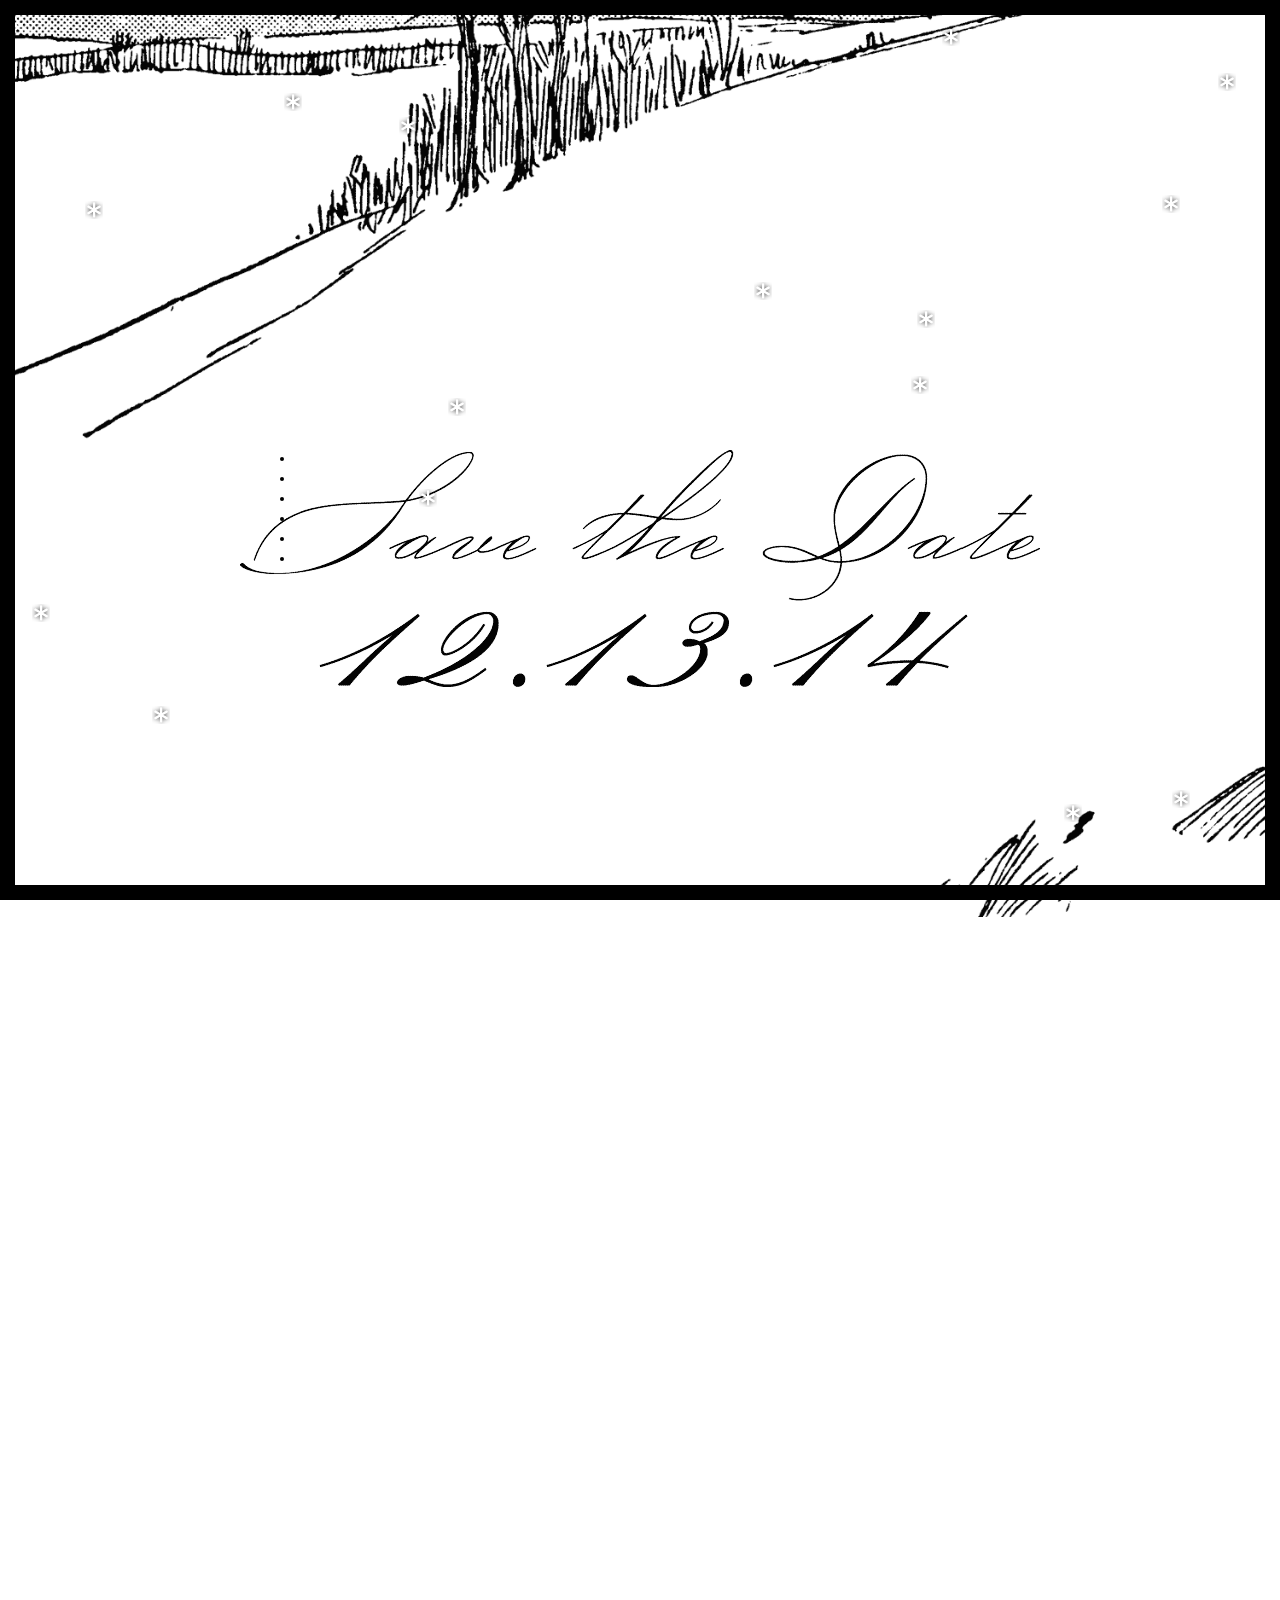
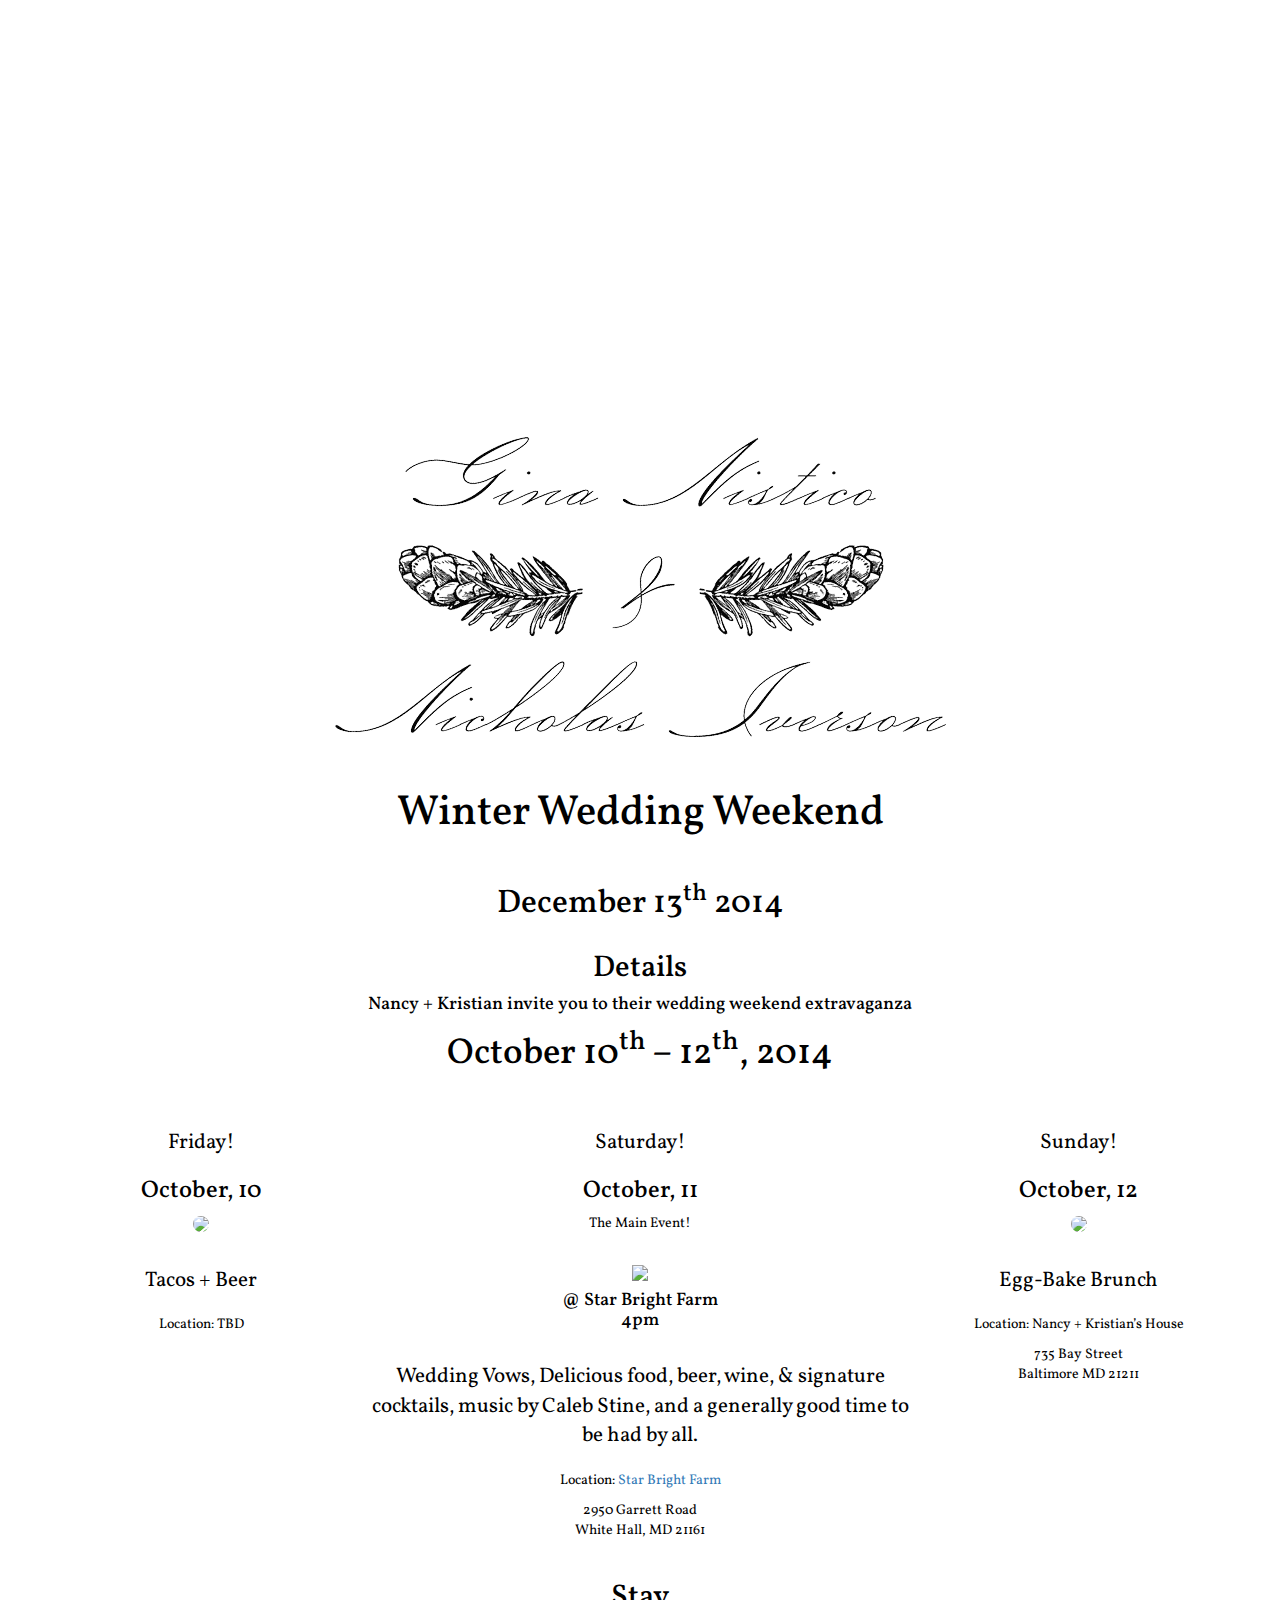
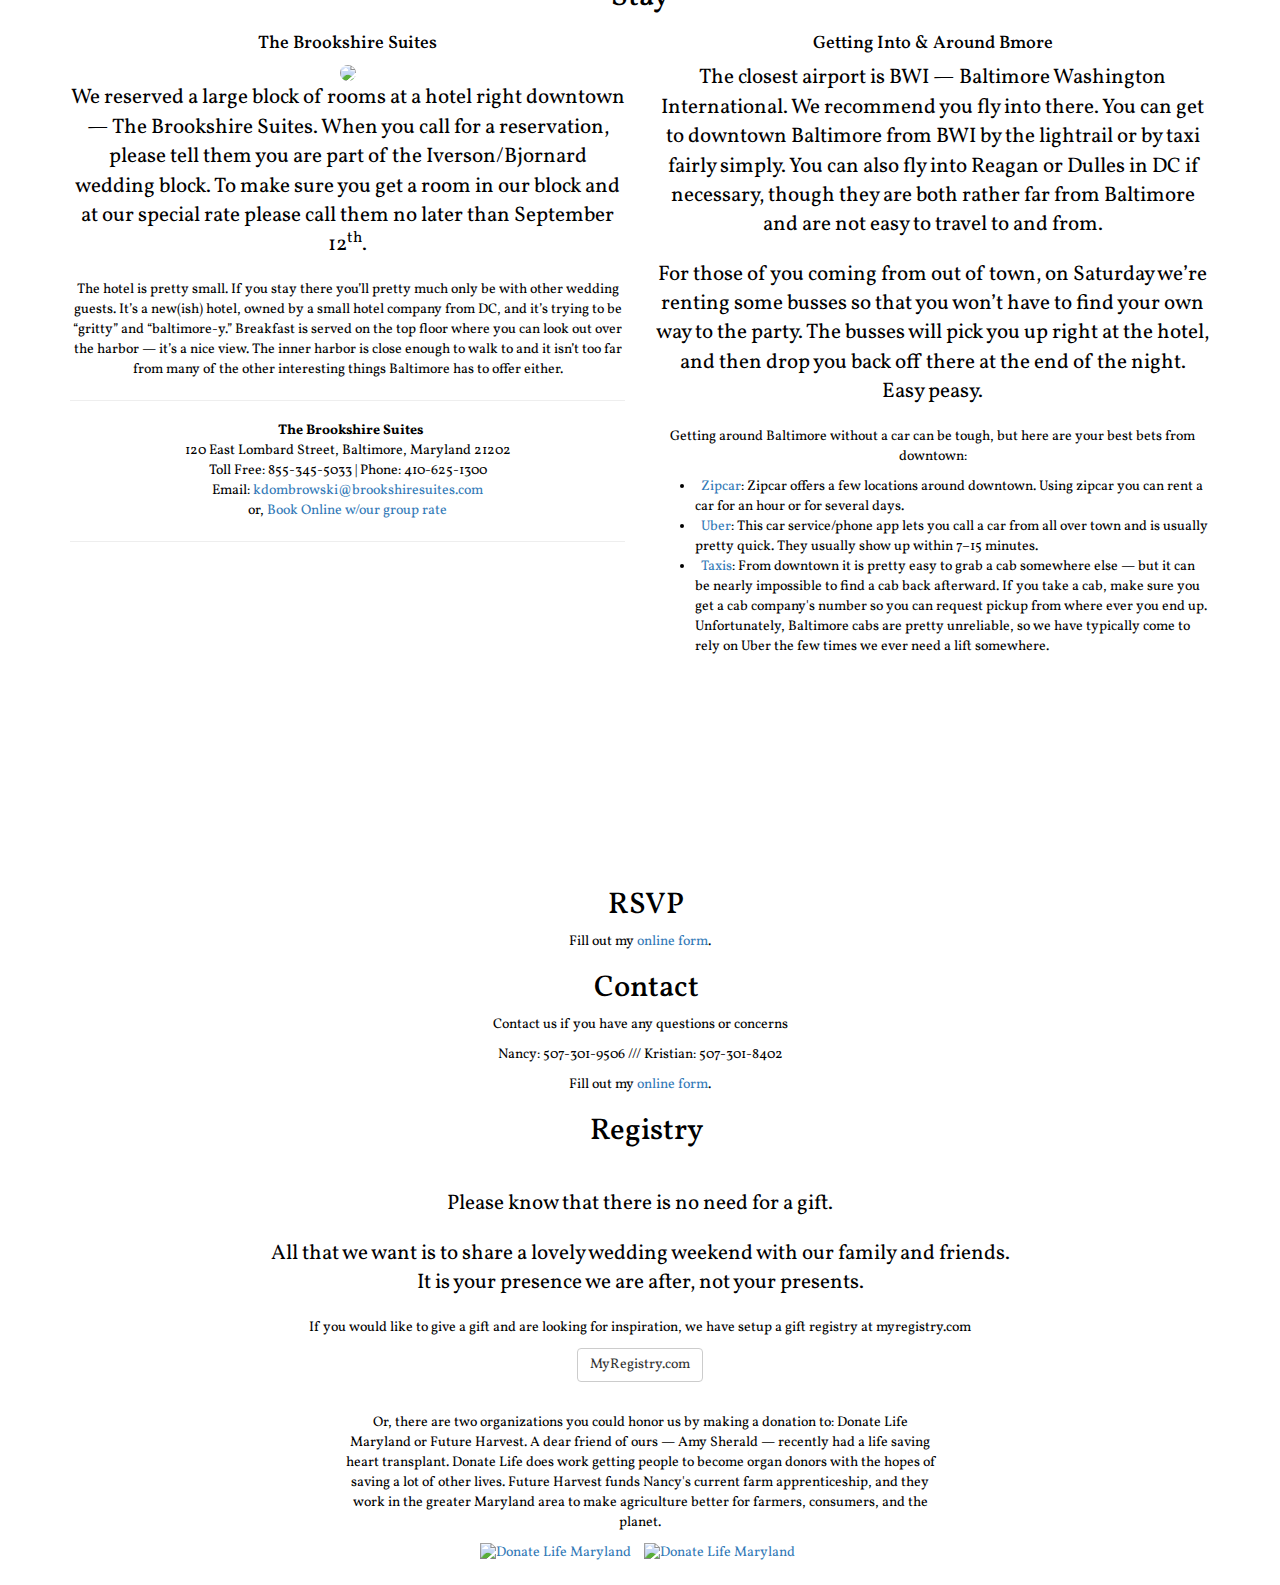
==== main.html @ 16066a37 "starting to get a few things setup" ====
<!DOCTYPE html>
<html lang="en">
  <head>
    <meta charset="utf-8">
    <meta http-equiv="X-UA-Compatible" content="IE=edge">
    <meta name="viewport" content="width=device-width, initial-scale=1">
    <title>Gina + Nick Are Getting Married - December 13, 2014</title>

    <!-- Latest compiled and minified CSS -->
    <link rel="stylesheet" href="http://maxcdn.bootstrapcdn.com/bootstrap/3.2.0/css/bootstrap.min.css">
    <link rel="stylesheet" href="css/gplusn.css">

    <!-- HTML5 Shim and Respond.js IE8 support of HTML5 elements and media queries -->
    <!-- WARNING: Respond.js doesn't work if you view the page via file:// -->
    <!--[if lt IE 9]>
      <script src="https://oss.maxcdn.com/html5shiv/3.7.2/html5shiv.min.js"></script>
      <script src="https://oss.maxcdn.com/respond/1.4.2/respond.min.js"></script>
    <![endif]-->
  </head>

  <body id="home" data-spy="scroll" data-target=".navbar-example">
    <!-- this just hangs out to fill the screen wrap the viewport with a cool border -->
    <div id="cool-border" class="hidden-xs"></div>

    <header>
      <nav class="container">
        <ul class="oswald header-nav">
          <li class="title hidden-xs hidden-sm"><a href="#home">Nancy + Kristian are getting married!</a></li>
          <li class="hidden-md hidden-lg"><a href="#home"><i class="fa fa-university"></i></a></li>
          <li><a href="#details">Details</a></li>
          <li><a href="#stay">Stay</a></li>
          <li class="hidden-xs"><a href="#rsvp">RSVP</a></li>
          <li class="hidden-sm hidden-md hidden-lg"><a href="#rsvp"><i class="fa fa-pencil"></i></a></li>
          <li class="hidden-xs"><a href="#contact">Contact</a></li>
          <li  class="hidden-sm hidden-md hidden-lg"><a href="#contact"><i class="fa fa-fax"></i></a></li>
          <li class="hidden-xs"><a href="#registry">Registry</a></li>
          <li  class="hidden-sm hidden-md hidden-lg"><a href="#registry"><i class="fa fa-gift"></i></a></li>
<!--           <li class="title hidden-xs hidden-sm hidden-md"><a>October 11<sup>th</sup>, 2014 &mdash; Baltimore MD</a></li> -->
        </ul>
      </nav>
    </header>

    <div class="wrapper">
      <!-- this will be the "cover" of the card, it'll slide up out of the way -->
      <main id="intro">
        <h1 class="oldstandard">Gina + Nicks&rsquo;s</h1>
        <h2 class="oswald">Winter Wedding Weekend</h2>
        <h3 class="oldstandard add-top">December 13<sup>th</sup> 2014</h3>
      </main>

      <section id="details">
        <div class="container">
          <h2>Details</h2>
          <h4 class="oswald">Nancy + Kristian invite you to their wedding weekend extravaganza</h4>
          <h1 class="oldstandard add-bottom">October 10<sup>th</sup> &ndash; 12<sup>th</sup>, 2014</h1>
          <div class="row">
            <div class="col-xs-12 col-sm-6 col-md-3 red event friday">
              <p class="lead">Friday!</p>
              <h3 class="oswald">October, 10</h3>
              <img src="img/taco-idea1.jpg" class="img-circle"/>
              <p class="add-top lead">Tacos + Beer</p>
              <p>Location: TBD</p>
            </div>
            <div class="col-xs-12 col-sm-6 col-md-6 teal event saturday">
              <p class="lead">Saturday!</p>
              <h3 class="oswald">October, 11</h3>
              <p>The Main Event!</p>
  <!--             <img src="img/starbright-temp1.jpg" class="img-circle"/> -->
              <img class="add-top" src="img/barn-lines-brown.png"/>
              <h4>@ Star Bright Farm <br/> <span>4pm</span></h4>
              <p class="add-top lead">Wedding Vows, Delicious food, beer, wine, &amp; signature cocktails, music by Caleb Stine, and a generally good time to be had by all.</p>
              <p><span class="small-caps">Location</span>: <a href="http://www.starbright-farm.com/">Star Bright Farm</a></p>
              <address>
                2950 Garrett Road<br/>
                White Hall, MD 21161
              </address>
            </div>
            <div class="col-xs-12 col-sm-6 col-sm-offset-3 col-md-3 col-md-offset-0 pink event sunday">
              <p class="lead">Sunday!</p>
              <h3 class="oswald">October, 12</h3>
              <img src="img/brunch1.jpg" class="img-circle"/>
              <p class="add-top lead">Egg-Bake Brunch</p>
              <p><span class="small-caps">Location</span>: Nancy + Kristian&rsquo;s House</p>
              <address>
                735 Bay Street<br/>
                Baltimore MD 21211
              </address>
            </div>
          </div>

        </div>
      </section><!--/details-->

      <section id="stay">
        <div class="container">
          <h2>Stay</h2>

          <div class="row">
            <div class="col-xs-12 col-md-6 blue hotel">
              <h4 class="oswald">The Brookshire Suites</h4>
              <img src="img/brookshire.jpg" class="img-circle" />
              <p class="lead">We reserved a large block of rooms at a hotel right downtown — The Brookshire Suites. When you call for a reservation, please tell them you are part of the Iverson/Bjornard wedding block. To make sure you get a room in our block and at our special rate please call them no later than September 12<sup>th</sup>.</p>
              <p>The hotel is pretty small. If you stay there you&rsquo;ll pretty much only be with other wedding guests. It&rsquo;s a new(ish) hotel, owned by a small hotel company from DC, and it&rsquo;s trying to be &ldquo;gritty&rdquo; and &ldquo;baltimore-y.&rdquo; Breakfast is served on the top floor where you can look out over the harbor &mdash; it&rsquo;s a nice view. The inner harbor is close enough to walk to and it isn&rsquo;t too far from many of the other interesting things Baltimore has to offer either.</p>
              <hr/>
              <address>
                <strong><i class="fa fa-map-marker"></i>&nbsp; The Brookshire Suites</strong><br/>
                120 East Lombard Street, Baltimore, Maryland 21202<br/>
                Toll Free: 855-345-5033 | Phone: 410-625-1300<br/>
                Email: <a href="mailto:kdombrowski@brookshiresuites.com">kdombrowski@brookshiresuites.com</a><br/>
                or, <a href="https://gc.synxis.com/rez.aspx?Hotel=28130&Chain=7505&arrive=10/9/2014&depart=10/12/2014&adult=1&child=0&group=141009IVER">Book Online w/our group rate</a>
              </address>
              <hr/>
              <iframe id="bs-gmap" src="https://www.google.com/maps/embed?pb=!1m14!1m8!1m3!1d3088.0073433935036!2d-76.612427!3d39.288084!3m2!1i1024!2i768!4f13.1!3m3!1m2!1s0x0%3A0x4303bc7ffd2921f7!2sBrookshire+Suites!5e0!3m2!1sen!2sus!4v1407467632685" width="400" height="300" frameborder="0" style="border:0"></iframe>
            </div>
            <div class="col-xs-12 col-md-6 gray transport">
              <h4 class="oswald">Getting Into &amp; Around Bmore</h4>
              <h4><i class="fa fa-plane fa-5x pms426"></i></h4>
              <p class="lead">The closest airport is BWI &mdash; Baltimore Washington International. We recommend you fly into there. You can get to downtown Baltimore from BWI by the lightrail or by taxi fairly simply. You can also fly into Reagan or Dulles in DC if necessary, though they are both rather far from Baltimore and are not easy to travel to and from. </p>
              <i class="fa fa-truck pms426 fa-3x"></i>
              <p class="lead">For those of you coming from out of town, on Saturday we&rsquo;re renting some busses so that you won&rsquo;t have to find your own way to the party. The busses will pick you up right at the hotel, and then drop you back off there at the end of the night. <br/>Easy peasy.</p>
              <p>Getting around Baltimore without a car can be tough, but here are your best bets from downtown:</p>
              <ul class="text-left">
                <li><i class="fa fa-car pms426"></i>&nbsp; <a href="http://www.zipcar.com/">Zipcar</a>: Zipcar offers a few locations around downtown. Using zipcar you can rent a car for an hour or for several days.</li>
                <li><i class="fa fa-cab pms426"></i>&nbsp; <a href="https://www.uber.com/">Uber</a>: This car service/phone app lets you call a car from all over town and is usually pretty quick. They usually show up within 7&ndash;15 minutes.</li>
                <li><i class="fa fa-cab pms426"></i>&nbsp; <a href="https://www.google.com/#q=baltimore+taxi+companies">Taxis</a>: From downtown it is pretty easy to grab a cab somewhere else &mdash; but it can be nearly impossible to find a cab back afterward. If you take a cab, make sure you get a cab company&#x27;s number so you can request pickup from where ever you end up. Unfortunately, Baltimore cabs are pretty unreliable, so we have typically come to rely on Uber the few times we ever need a lift somewhere.</li>
              </ul>
            </div>
          </div>
        </div>
      </section><!--/stay-->

      <section id="rsvp">
        <div class="container">
          <h2><i class="fa fa-pencil"></i>&nbsp; RSVP</h2>

          <div class="row">
            <div class="col-xs-12 col-sm-10 col-sm-offset-1 col-md-8 col-md-offset-2 teal pad-top">

              <!-- RSVP form from wufoo -->
              <div id="wufoo-x1co1v1m1ug3igr">
                Fill out my <a href="https://ookb.wufoo.com/forms/x1co1v1m1ug3igr">online form</a>.
              </div>
              <script type="text/javascript">var x1co1v1m1ug3igr;(function(d, t) {
              var s = d.createElement(t), options = {
              'userName':'ookb',
              'formHash':'x1co1v1m1ug3igr',
              'autoResize':true,
              'height':'876',
              'async':true,
              'host':'wufoo.com',
              'header':'show',
              'ssl':true};
              s.src = ('https:' == d.location.protocol ? 'https://' : 'http://') + 'wufoo.com/scripts/embed/form.js';
              s.onload = s.onreadystatechange = function() {
              var rs = this.readyState; if (rs) if (rs != 'complete') if (rs != 'loaded') return;
              try { x1co1v1m1ug3igr = new WufooForm();x1co1v1m1ug3igr.initialize(options);x1co1v1m1ug3igr.display(); } catch (e) {}};
              var scr = d.getElementsByTagName(t)[0], par = scr.parentNode; par.insertBefore(s, scr);
              })(document, 'script');</script>
              <!-- end RSVP form from Wufoo -->

            </div>
          </div><!-- /row -->

        </div><!--/container-->
      </section><!--/rsvp-->

      <section id="contact">
        <div class="container">
          <h2><i class="fa fa-fax"></i>&nbsp; Contact</h2>
          <p class="oswald">Contact us if you have any questions or concerns</p>
          <div class="row">
            <p> Nancy: 507-301-9506 /// Kristian: 507-301-8402</p>
          </div>

          <div class="row">
            <div class="col-xs-12 col-sm-10 col-sm-offset-1 col-md-8 col-md-offset-2 teal pad-top">
              <!-- wufoo contact form -->
              <div id="wufoo-p1horf9v117oao1">
              Fill out my <a href="https://ookb.wufoo.com/forms/p1horf9v117oao1">online form</a>.
              </div>
              <script type="text/javascript">var p1horf9v117oao1;(function(d, t) {
              var s = d.createElement(t), options = {
              'userName':'ookb',
              'formHash':'p1horf9v117oao1',
              'autoResize':true,
              'height':'597',
              'async':true,
              'host':'wufoo.com',
              'header':'show',
              'ssl':true};
              s.src = ('https:' == d.location.protocol ? 'https://' : 'http://') + 'wufoo.com/scripts/embed/form.js';
              s.onload = s.onreadystatechange = function() {
              var rs = this.readyState; if (rs) if (rs != 'complete') if (rs != 'loaded') return;
              try { p1horf9v117oao1 = new WufooForm();p1horf9v117oao1.initialize(options);p1horf9v117oao1.display(); } catch (e) {}};
              var scr = d.getElementsByTagName(t)[0], par = scr.parentNode; par.insertBefore(s, scr);
              })(document, 'script');</script>
              <!-- end contact form from Wufoo -->

            </div>
          </div><!-- /row -->

        </div>
      </section> <!--/contact -->


      <!-- REGISTRY!!!! -->
      <section id="registry">
        <div class="container">
          <h2><i class="fa fa-gift"></i>&nbsp; Registry</h2>
          <div class="row">
            <div class="col-xs-12 col-sm-10 col-sm-offset-1 col-md-8 col-md-offset-2 pink pad-top">
              <p class="lead add-top">Please know that there is no need for a gift. </p>
              <p class="lead">All that we want is to share a lovely wedding weekend with our family and friends. It is your presence we are after, not your presents.</p>
              <p class="add-top">If you would like to give a gift and are looking for inspiration, we have setup a gift registry at myregistry.com</p>
              <p><a class="btn btn-default" href="http://www.myregistry.com/wedding-registry/Kristian-Bjornard-Nancy-Iverson-Baltimore-MD/714817">MyRegistry.com</a></p>
              <p class="add-top col-md-10 col-md-offset-1">Or, there are two organizations you could honor us by making a donation to: Donate Life Maryland or Future Harvest. A dear friend of ours — Amy Sherald — recently had a life saving heart transplant. Donate Life does work getting people to become organ donors with the hopes of saving a lot of other lives. Future Harvest funds Nancy's current farm apprenticeship, and they work in the greater Maryland area to make agriculture better for farmers, consumers, and the planet.</p>
              <ul class="list-inline add-bottom">
                <li><a href="http://www.donatelifemaryland.org/support/"><img src="/img/donate-life.jpg" title="Donate Life Maryland"></a></li>
                <li><a href="http://www.futureharvestcasa.org/index.php?option=com_content&view=article&id=59:make-a-donation&catid=34:about&Itemid=139"><img src="/img/futureharvest.jpg" title="Donate Life Maryland"></a></li>
              </ul>
            </div>
          </div><!-- /row -->
        </div> <!-- /container -->
      </section> <!--/registry -->

    </div><!-- end wrapper -->

    <!-- jQuery (necessary for Bootstrap's JavaScript plugins) -->
    <script src="https://ajax.googleapis.com/ajax/libs/jquery/1.11.1/jquery.min.js"></script>
    <!-- Latest compiled and minified JavaScript -->
    <script src="http://maxcdn.bootstrapcdn.com/bootstrap/3.2.0/js/bootstrap.min.js"></script>
    <script src="js/gplusn.js"></script>
    <script src="js/snow.js"></script> <!-- found here http://jqsnow.sourceforge.net/ -->

    <script>
      $(document).snow({ SnowImage: "img/snow.png", ZIndexStart: "200" });
    </script>

  </body>
</html>
---- css/gplusn.css ----
@import url(http://fonts.googleapis.com/css?family=Vollkorn:400italic,700italic,400,700);
.vollkorn {
  font-family: 'Vollkorn', 'Times New Roman', Times, serif;
}
/**********************/
/** # helper classes **/
/**********************/
.add-top {
  margin-top: 1.5em;
}
.add-top-2x {
  margin-top: 3em;
}
.add-bottom {
  margin-bottom: 1.5em;
}
.add-bottom-2x {
  margin-bottom: 3em;
}
/** for anything needing to stick to whole page in 1 place **/
.fixed {
  position: fixed;
  top: 0;
  left: 0;
  right: 0;
  bottom: 0;
}
.hide-text {
  text-indent: 100%;
  white-space: nowrap;
  overflow: hidden;
}
/** everything shares a common dropshadow style **/
.dropshadow {
  -webkit-box-shadow: 0 4px 4px rgba(0, 0, 0, 0.2);
  -moz-box-shadow: 0 4px 4px rgba(0, 0, 0, 0.2);
  -ms-box-shadow: 0 4px 4px rgba(0, 0, 0, 0.2);
  -o-box-shadow: 0 4px 4px rgba(0, 0, 0, 0.2);
  box-shadow: 0 4px 4px rgba(0, 0, 0, 0.2);
}
/** any box shares these rounded corner styles **/
.rnded-corners {
  border-radius: 12px;
}
/***********************/
/** # Layout & Design **/
/***********************/
/** layout and design for big main elements **/
html,
body {
  color: black;
  text-align: center;
  font-family: 'Vollkorn', 'Times New Roman', Times, serif;
}
#cool-border {
  pointer-events: none;
  border: 15px solid black;
  z-index: 10;
  position: fixed;
  top: 0;
  left: 0;
  right: 0;
  bottom: 0;
}
body {
  background: #ffffff url(/img/winterbg.png) center top no-repeat;
  background-attachment: fixed;
  background-size: cover;
}
header {
  background: transparent url(/img/save-the-date.png) center center no-repeat;
  background-size: contain;
  width: 800px;
  height: 237px;
  margin: 50vh auto 150vh;
  text-indent: 100%;
  white-space: nowrap;
  overflow: hidden;
}
#sled {
  height: 400px;
  width: auto;
  position: fixed;
  top: -250px;
  left: 100%;
  z-index: 1;
}
main h1 {
  background: transparent url(/img/gplusn-withpine.png) center center no-repeat;
  background-size: contain;
  width: auto;
  height: 300px;
  margin: 1em 0 1.5em 0;
  padding: 0;
  text-indent: 100%;
  white-space: nowrap;
  overflow: hidden;
}
main h2 {
  font-size: 3em;
}
main h3 {
  font-size: 2.333em;
}
main .solid {
  position: relative;
  z-index: 100;
  padding-top: 50px;
  padding-bottom: 100px;
  border-radius: 50px 50px 0 0;
  background: rgba(255, 255, 255, 0.95);
  -webkit-box-shadow: 0 0 10px rgba(0, 0, 0, 0.25);
  -moz-box-shadow: 0 0 10px rgba(0, 0, 0, 0.25);
  -ms-box-shadow: 0 0 10px rgba(0, 0, 0, 0.25);
  -o-box-shadow: 0 0 10px rgba(0, 0, 0, 0.25);
  box-shadow: 0 0 10px rgba(0, 0, 0, 0.25);
}
main .lead {
  margin: 2em 0;
  line-height: 1.25;
}
main .lead p {
  font-size: 1.5em;
}
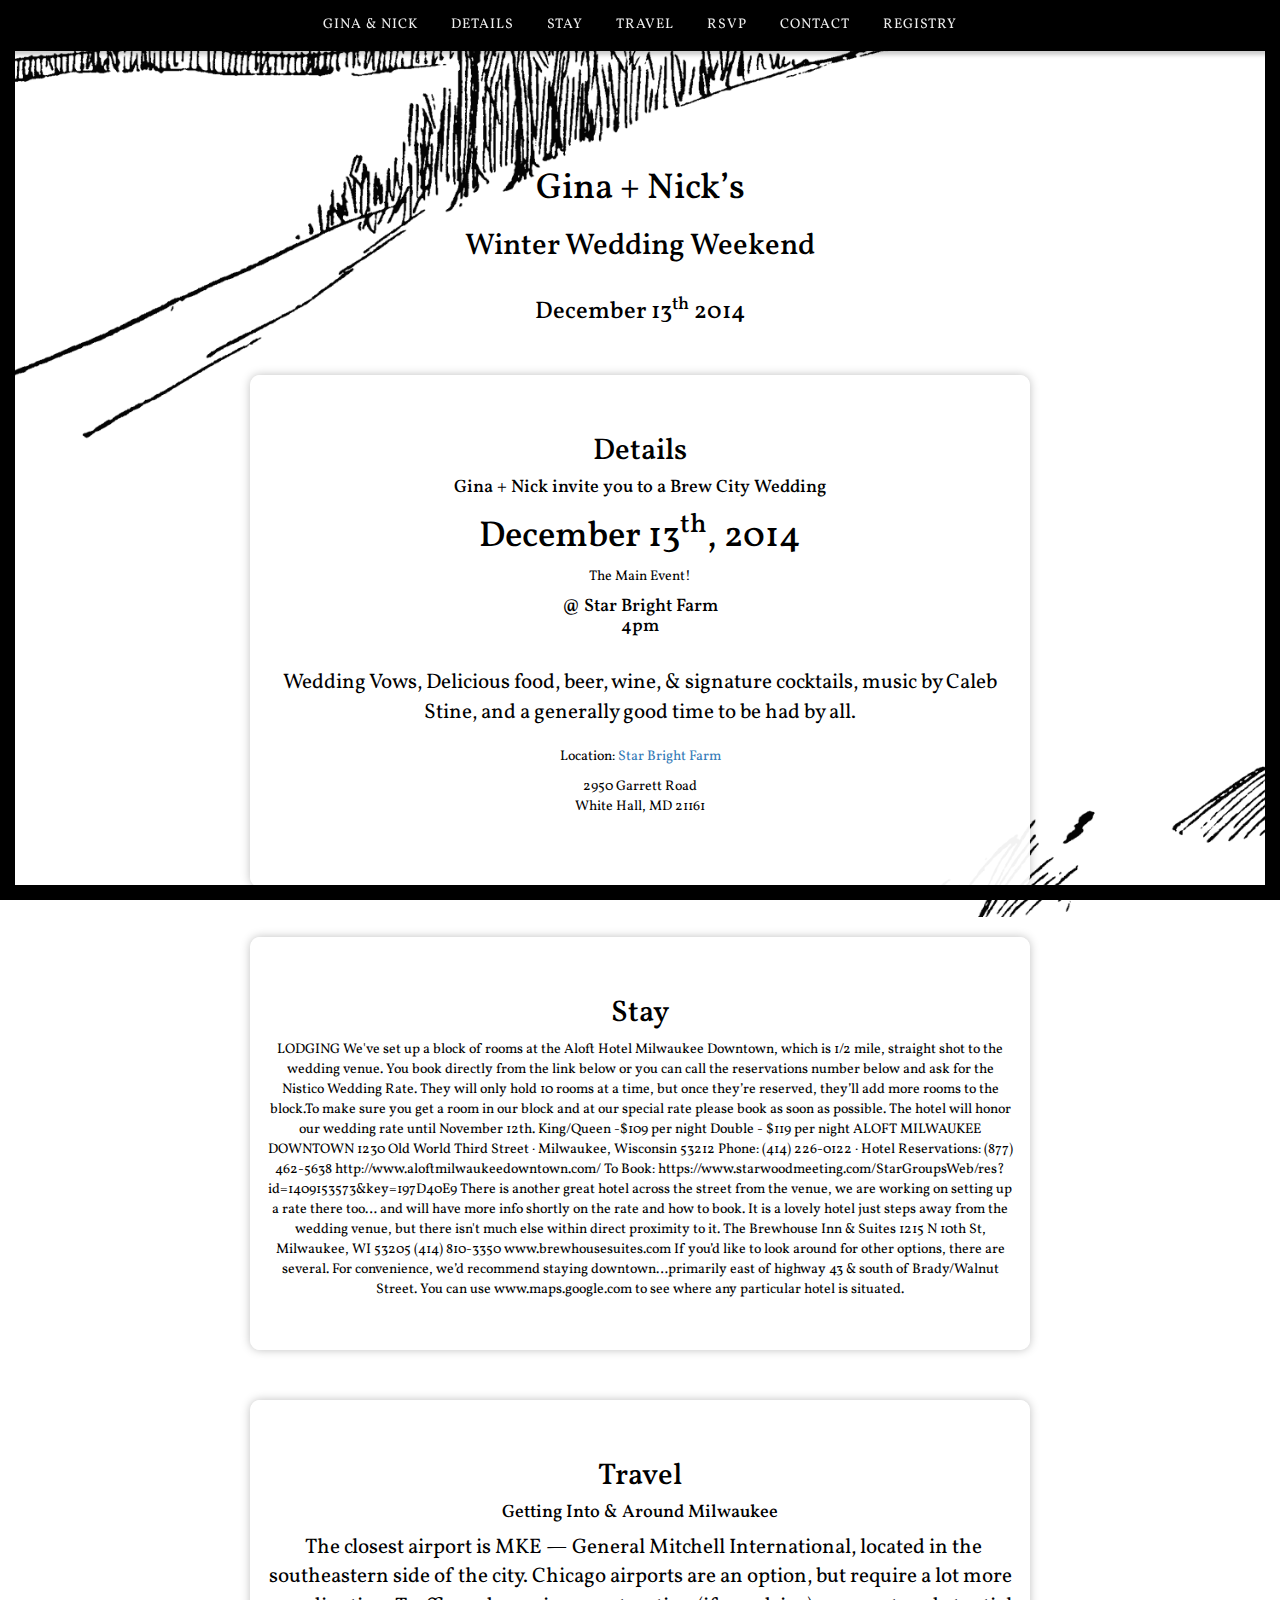
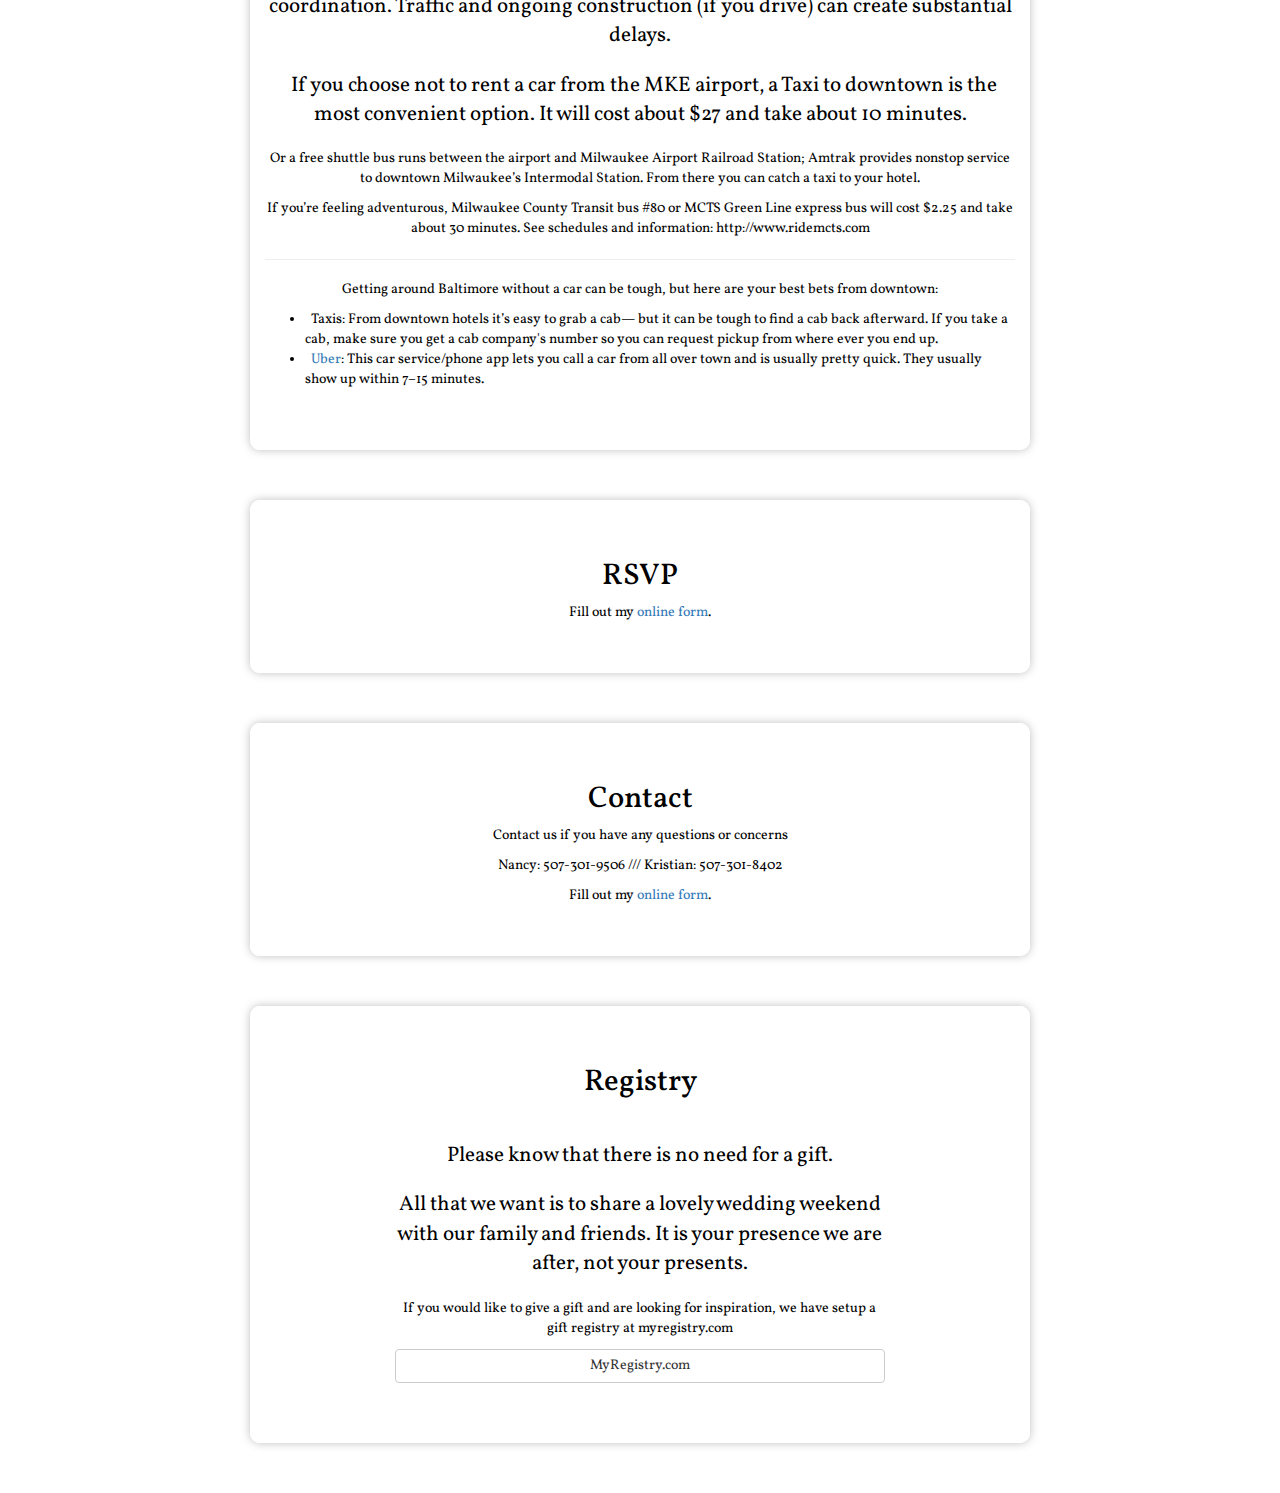
==== commit 168813d0: "good start on real site" ====
--- a/main.html
+++ b/main.html
@@ -8,7 +8,7 @@
 
     <!-- Latest compiled and minified CSS -->
     <link rel="stylesheet" href="http://maxcdn.bootstrapcdn.com/bootstrap/3.2.0/css/bootstrap.min.css">
-    <link rel="stylesheet" href="css/gplusn.css">
+    <link rel="stylesheet" href="css/main.css">
 
     <!-- HTML5 Shim and Respond.js IE8 support of HTML5 elements and media queries -->
     <!-- WARNING: Respond.js doesn't work if you view the page via file:// -->
@@ -21,52 +21,76 @@
   <body id="home" data-spy="scroll" data-target=".navbar-example">
     <!-- this just hangs out to fill the screen wrap the viewport with a cool border -->
     <div id="cool-border" class="hidden-xs"></div>
-
+    <div id="sleds" class="hidden-xs"></div>
+
+
+
+
+    <!-- ***********************-->
+    <!-- ***********************-->
+    <!-- HEADER -->
+    <!-- ***********************-->
+    <!-- ***********************-->
     <header>
-      <nav class="container">
-        <ul class="oswald header-nav">
-          <li class="title hidden-xs hidden-sm"><a href="#home">Nancy + Kristian are getting married!</a></li>
-          <li class="hidden-md hidden-lg"><a href="#home"><i class="fa fa-university"></i></a></li>
-          <li><a href="#details">Details</a></li>
-          <li><a href="#stay">Stay</a></li>
-          <li class="hidden-xs"><a href="#rsvp">RSVP</a></li>
-          <li class="hidden-sm hidden-md hidden-lg"><a href="#rsvp"><i class="fa fa-pencil"></i></a></li>
-          <li class="hidden-xs"><a href="#contact">Contact</a></li>
-          <li  class="hidden-sm hidden-md hidden-lg"><a href="#contact"><i class="fa fa-fax"></i></a></li>
-          <li class="hidden-xs"><a href="#registry">Registry</a></li>
-          <li  class="hidden-sm hidden-md hidden-lg"><a href="#registry"><i class="fa fa-gift"></i></a></li>
-<!--           <li class="title hidden-xs hidden-sm hidden-md"><a>October 11<sup>th</sup>, 2014 &mdash; Baltimore MD</a></li> -->
-        </ul>
+      <nav class="navbar navbar-fixed-top">
+        <div class="container-fluid">
+          <!-- Brand and toggle get grouped for better mobile display -->
+          <div class="navbar-header">
+            <button type="button" class="navbar-toggle collapsed" data-toggle="collapse" data-target="#bs-example-navbar-collapse-1">
+              <span class="sr-only">Toggle navigation</span>
+              <span class="icon-bar"></span>
+              <span class="icon-bar"></span>
+              <span class="icon-bar"></span>
+            </button>
+          </div>
+
+          <!-- Collect the nav links, forms, and other content for toggling -->
+          <div class="collapse navbar-collapse" id="bs-example-navbar-collapse-1">
+            <ul class="nav navbar-nav">
+              <li><a class="names" href="#home">Gina &amp; Nick</a></li>
+              <li><a href="#details">Details</a></li>
+              <li><a href="#stay">Stay</a></li>
+              <li><a href="#travel">Travel</a></li>
+              <li><a href="#rsvp">RSVP</a></li>
+              <li><a href="#contact">Contact</a></li>
+              <li><a href="#registry">Registry</a></li>
+            </ul>
+          </div>
+        </div>
       </nav>
     </header>
 
-    <div class="wrapper">
+
+
+
+
+
+
+
+    <!-- ***********************-->
+    <!-- ***********************-->
+    <!-- Main Chunks -->
+    <!-- ***********************-->
+    <!-- ***********************-->
+    <main class="wrapper">
       <!-- this will be the "cover" of the card, it'll slide up out of the way -->
-      <main id="intro">
-        <h1 class="oldstandard">Gina + Nicks&rsquo;s</h1>
+      <section id="intro">
+        <h1 class="oldstandard">Gina + Nick&rsquo;s</h1>
         <h2 class="oswald">Winter Wedding Weekend</h2>
         <h3 class="oldstandard add-top">December 13<sup>th</sup> 2014</h3>
-      </main>
+      </section>
 
       <section id="details">
         <div class="container">
-          <h2>Details</h2>
-          <h4 class="oswald">Nancy + Kristian invite you to their wedding weekend extravaganza</h4>
-          <h1 class="oldstandard add-bottom">October 10<sup>th</sup> &ndash; 12<sup>th</sup>, 2014</h1>
-          <div class="row">
-            <div class="col-xs-12 col-sm-6 col-md-3 red event friday">
-              <p class="lead">Friday!</p>
-              <h3 class="oswald">October, 10</h3>
-              <img src="img/taco-idea1.jpg" class="img-circle"/>
-              <p class="add-top lead">Tacos + Beer</p>
-              <p>Location: TBD</p>
-            </div>
-            <div class="col-xs-12 col-sm-6 col-md-6 teal event saturday">
-              <p class="lead">Saturday!</p>
-              <h3 class="oswald">October, 11</h3>
+          <div class="row">
+
+            <div class="card col-xs-12 col-sm-10 col-sm-offset-1 col-md-8 col-md-offset-2">
+
+              <h2>Details</h2>
+              <h4>Gina + Nick invite you to a Brew City Wedding</h4>
+              <h1>December 13<sup>th</sup>, 2014</h1>
+
               <p>The Main Event!</p>
-  <!--             <img src="img/starbright-temp1.jpg" class="img-circle"/> -->
-              <img class="add-top" src="img/barn-lines-brown.png"/>
               <h4>@ Star Bright Farm <br/> <span>4pm</span></h4>
               <p class="add-top lead">Wedding Vows, Delicious food, beer, wine, &amp; signature cocktails, music by Caleb Stine, and a generally good time to be had by all.</p>
               <p><span class="small-caps">Location</span>: <a href="http://www.starbright-farm.com/">Star Bright Farm</a></p>
@@ -74,131 +98,153 @@
                 2950 Garrett Road<br/>
                 White Hall, MD 21161
               </address>
-            </div>
-            <div class="col-xs-12 col-sm-6 col-sm-offset-3 col-md-3 col-md-offset-0 pink event sunday">
-              <p class="lead">Sunday!</p>
-              <h3 class="oswald">October, 12</h3>
-              <img src="img/brunch1.jpg" class="img-circle"/>
-              <p class="add-top lead">Egg-Bake Brunch</p>
-              <p><span class="small-caps">Location</span>: Nancy + Kristian&rsquo;s House</p>
-              <address>
-                735 Bay Street<br/>
-                Baltimore MD 21211
-              </address>
-            </div>
-          </div>
-
+
+            </div>
+          </div>
         </div>
       </section><!--/details-->
 
       <section id="stay">
         <div class="container">
-          <h2>Stay</h2>
-
-          <div class="row">
-            <div class="col-xs-12 col-md-6 blue hotel">
-              <h4 class="oswald">The Brookshire Suites</h4>
-              <img src="img/brookshire.jpg" class="img-circle" />
-              <p class="lead">We reserved a large block of rooms at a hotel right downtown — The Brookshire Suites. When you call for a reservation, please tell them you are part of the Iverson/Bjornard wedding block. To make sure you get a room in our block and at our special rate please call them no later than September 12<sup>th</sup>.</p>
-              <p>The hotel is pretty small. If you stay there you&rsquo;ll pretty much only be with other wedding guests. It&rsquo;s a new(ish) hotel, owned by a small hotel company from DC, and it&rsquo;s trying to be &ldquo;gritty&rdquo; and &ldquo;baltimore-y.&rdquo; Breakfast is served on the top floor where you can look out over the harbor &mdash; it&rsquo;s a nice view. The inner harbor is close enough to walk to and it isn&rsquo;t too far from many of the other interesting things Baltimore has to offer either.</p>
+          <div class="row">
+
+            <div class="card col-xs-12 col-sm-10 col-sm-offset-1 col-md-8 col-md-offset-2">
+              <h2>Stay</h2>
+
+LODGING
+
+We've set up a block of rooms at the Aloft Hotel Milwaukee Downtown, which is 1/2 mile, straight shot to the wedding venue. You book directly from the link below or you can call the reservations number below and ask for the Nistico Wedding Rate. They will only hold 10 rooms at a time, but once they’re reserved, they’ll add more rooms to the block.To make sure you get a room in our block and at our special rate please book as soon as possible. The hotel will honor our wedding rate until November 12th.
+
+King/Queen -$109 per night
+Double - $119 per night
+
+ALOFT MILWAUKEE DOWNTOWN
+1230 Old World Third Street · Milwaukee, Wisconsin 53212
+Phone: (414) 226-0122 · Hotel Reservations: (877) 462-5638
+http://www.aloftmilwaukeedowntown.com/
+
+To Book:
+https://www.starwoodmeeting.com/StarGroupsWeb/res?id=1409153573&key=197D40E9
+
+
+There is another great hotel across the street from the venue, we are working on setting up a rate there too… and will have more info shortly on the rate and how to book. It is a lovely hotel just steps away from the wedding venue, but there isn't much else within direct proximity to it.
+
+The Brewhouse Inn & Suites
+1215 N 10th St, Milwaukee, WI 53205
+(414) 810-3350
+www.brewhousesuites.com
+
+If you’d like to look around for other options, there are several. For convenience, we’d recommend staying downtown…primarily east of highway 43 & south of Brady/Walnut Street. You can use www.maps.google.com to see where any particular hotel is situated.
+
+            </div>
+          </div>
+        </div>
+      </section><!--/stay-->
+
+      <section id="travel">
+        <div class="container">
+          <div class="row">
+
+            <div class="card col-xs-12 col-sm-10 col-sm-offset-1 col-md-8 col-md-offset-2">
+              <h2>Travel</h2>
+              <h4 class="oswald">Getting Into &amp; Around Milwaukee</h4>
+              <p class="lead"><i class="fa fa-plane"></i>&nbsp;  The closest airport is MKE &mdash; General Mitchell International, located in the southeastern side of the city. Chicago airports are an option, but require a lot more coordination. Traffic and ongoing construction (if you drive) can create substantial delays.</p>
+              <p class="lead"><i class="fa fa-car"></i>&nbsp; If you choose not to rent a car from the MKE airport, a Taxi to downtown is the most convenient option. It will cost about $27 and take about 10 minutes.</p>
+              <p>Or a free shuttle bus runs between the airport and Milwaukee Airport Railroad Station; Amtrak provides nonstop service to downtown Milwaukee’s Intermodal Station. From there you can catch a taxi to your hotel.</p>
+              <p>If you’re feeling adventurous, Milwaukee County Transit bus #80 or MCTS Green Line express bus will cost $2.25 and take about 30 minutes. See schedules and information: http://www.ridemcts.com</p>
               <hr/>
-              <address>
-                <strong><i class="fa fa-map-marker"></i>&nbsp; The Brookshire Suites</strong><br/>
-                120 East Lombard Street, Baltimore, Maryland 21202<br/>
-                Toll Free: 855-345-5033 | Phone: 410-625-1300<br/>
-                Email: <a href="mailto:kdombrowski@brookshiresuites.com">kdombrowski@brookshiresuites.com</a><br/>
-                or, <a href="https://gc.synxis.com/rez.aspx?Hotel=28130&Chain=7505&arrive=10/9/2014&depart=10/12/2014&adult=1&child=0&group=141009IVER">Book Online w/our group rate</a>
-              </address>
-              <hr/>
-              <iframe id="bs-gmap" src="https://www.google.com/maps/embed?pb=!1m14!1m8!1m3!1d3088.0073433935036!2d-76.612427!3d39.288084!3m2!1i1024!2i768!4f13.1!3m3!1m2!1s0x0%3A0x4303bc7ffd2921f7!2sBrookshire+Suites!5e0!3m2!1sen!2sus!4v1407467632685" width="400" height="300" frameborder="0" style="border:0"></iframe>
-            </div>
-            <div class="col-xs-12 col-md-6 gray transport">
-              <h4 class="oswald">Getting Into &amp; Around Bmore</h4>
-              <h4><i class="fa fa-plane fa-5x pms426"></i></h4>
-              <p class="lead">The closest airport is BWI &mdash; Baltimore Washington International. We recommend you fly into there. You can get to downtown Baltimore from BWI by the lightrail or by taxi fairly simply. You can also fly into Reagan or Dulles in DC if necessary, though they are both rather far from Baltimore and are not easy to travel to and from. </p>
-              <i class="fa fa-truck pms426 fa-3x"></i>
-              <p class="lead">For those of you coming from out of town, on Saturday we&rsquo;re renting some busses so that you won&rsquo;t have to find your own way to the party. The busses will pick you up right at the hotel, and then drop you back off there at the end of the night. <br/>Easy peasy.</p>
               <p>Getting around Baltimore without a car can be tough, but here are your best bets from downtown:</p>
               <ul class="text-left">
-                <li><i class="fa fa-car pms426"></i>&nbsp; <a href="http://www.zipcar.com/">Zipcar</a>: Zipcar offers a few locations around downtown. Using zipcar you can rent a car for an hour or for several days.</li>
-                <li><i class="fa fa-cab pms426"></i>&nbsp; <a href="https://www.uber.com/">Uber</a>: This car service/phone app lets you call a car from all over town and is usually pretty quick. They usually show up within 7&ndash;15 minutes.</li>
-                <li><i class="fa fa-cab pms426"></i>&nbsp; <a href="https://www.google.com/#q=baltimore+taxi+companies">Taxis</a>: From downtown it is pretty easy to grab a cab somewhere else &mdash; but it can be nearly impossible to find a cab back afterward. If you take a cab, make sure you get a cab company&#x27;s number so you can request pickup from where ever you end up. Unfortunately, Baltimore cabs are pretty unreliable, so we have typically come to rely on Uber the few times we ever need a lift somewhere.</li>
+                <li><i class="fa fa-cab "></i>&nbsp; Taxis: From downtown hotels it’s easy to grab a cab— but it can be tough to find a cab back afterward. If you take a cab, make sure you get a cab company's number so you can request pickup from where ever you end up.</li>
+                <li><i class="fa fa-cab"></i>&nbsp; <a href="https://www.uber.com/">Uber</a>: This car service/phone app lets you call a car from all over town and is usually pretty quick. They usually show up within 7&ndash;15 minutes.</li>
               </ul>
-            </div>
-          </div>
-        </div>
-      </section><!--/stay-->
+
+            </div>
+          </div>
+        </div>
+      </section><!--/travel-->
+
 
       <section id="rsvp">
         <div class="container">
-          <h2><i class="fa fa-pencil"></i>&nbsp; RSVP</h2>
-
-          <div class="row">
-            <div class="col-xs-12 col-sm-10 col-sm-offset-1 col-md-8 col-md-offset-2 teal pad-top">
-
-              <!-- RSVP form from wufoo -->
-              <div id="wufoo-x1co1v1m1ug3igr">
-                Fill out my <a href="https://ookb.wufoo.com/forms/x1co1v1m1ug3igr">online form</a>.
-              </div>
-              <script type="text/javascript">var x1co1v1m1ug3igr;(function(d, t) {
-              var s = d.createElement(t), options = {
-              'userName':'ookb',
-              'formHash':'x1co1v1m1ug3igr',
-              'autoResize':true,
-              'height':'876',
-              'async':true,
-              'host':'wufoo.com',
-              'header':'show',
-              'ssl':true};
-              s.src = ('https:' == d.location.protocol ? 'https://' : 'http://') + 'wufoo.com/scripts/embed/form.js';
-              s.onload = s.onreadystatechange = function() {
-              var rs = this.readyState; if (rs) if (rs != 'complete') if (rs != 'loaded') return;
-              try { x1co1v1m1ug3igr = new WufooForm();x1co1v1m1ug3igr.initialize(options);x1co1v1m1ug3igr.display(); } catch (e) {}};
-              var scr = d.getElementsByTagName(t)[0], par = scr.parentNode; par.insertBefore(s, scr);
-              })(document, 'script');</script>
-              <!-- end RSVP form from Wufoo -->
-
-            </div>
-          </div><!-- /row -->
-
+          <div class="row">
+
+            <div class="card col-xs-12 col-sm-10 col-sm-offset-1 col-md-8 col-md-offset-2">
+              <h2>RSVP</h2>
+
+              <div class="row">
+                <div class="col-xs-12 col-sm-10 col-sm-offset-1 col-md-8 col-md-offset-2 pad-top">
+
+                  <!-- RSVP form from wufoo -->
+                  <div id="wufoo-x1co1v1m1ug3igr">
+                    Fill out my <a href="https://ookb.wufoo.com/forms/x1co1v1m1ug3igr">online form</a>.
+                  </div>
+                  <script type="text/javascript">var x1co1v1m1ug3igr;(function(d, t) {
+                  var s = d.createElement(t), options = {
+                  'userName':'ookb',
+                  'formHash':'x1co1v1m1ug3igr',
+                  'autoResize':true,
+                  'height':'876',
+                  'async':true,
+                  'host':'wufoo.com',
+                  'header':'show',
+                  'ssl':true};
+                  s.src = ('https:' == d.location.protocol ? 'https://' : 'http://') + 'wufoo.com/scripts/embed/form.js';
+                  s.onload = s.onreadystatechange = function() {
+                  var rs = this.readyState; if (rs) if (rs != 'complete') if (rs != 'loaded') return;
+                  try { x1co1v1m1ug3igr = new WufooForm();x1co1v1m1ug3igr.initialize(options);x1co1v1m1ug3igr.display(); } catch (e) {}};
+                  var scr = d.getElementsByTagName(t)[0], par = scr.parentNode; par.insertBefore(s, scr);
+                  })(document, 'script');</script>
+                  <!-- end RSVP form from Wufoo -->
+
+                </div>
+              </div><!-- /row -->
+
+            </div>
+          </div>
         </div><!--/container-->
       </section><!--/rsvp-->
 
       <section id="contact">
         <div class="container">
-          <h2><i class="fa fa-fax"></i>&nbsp; Contact</h2>
-          <p class="oswald">Contact us if you have any questions or concerns</p>
-          <div class="row">
-            <p> Nancy: 507-301-9506 /// Kristian: 507-301-8402</p>
-          </div>
-
-          <div class="row">
-            <div class="col-xs-12 col-sm-10 col-sm-offset-1 col-md-8 col-md-offset-2 teal pad-top">
-              <!-- wufoo contact form -->
-              <div id="wufoo-p1horf9v117oao1">
-              Fill out my <a href="https://ookb.wufoo.com/forms/p1horf9v117oao1">online form</a>.
+          <div class="row">
+
+            <div class="card col-xs-12 col-sm-10 col-sm-offset-1 col-md-8 col-md-offset-2">
+              <h2>Contact</h2>
+              <p class="oswald">Contact us if you have any questions or concerns</p>
+              <div class="row">
+                <p> Nancy: 507-301-9506 /// Kristian: 507-301-8402</p>
               </div>
-              <script type="text/javascript">var p1horf9v117oao1;(function(d, t) {
-              var s = d.createElement(t), options = {
-              'userName':'ookb',
-              'formHash':'p1horf9v117oao1',
-              'autoResize':true,
-              'height':'597',
-              'async':true,
-              'host':'wufoo.com',
-              'header':'show',
-              'ssl':true};
-              s.src = ('https:' == d.location.protocol ? 'https://' : 'http://') + 'wufoo.com/scripts/embed/form.js';
-              s.onload = s.onreadystatechange = function() {
-              var rs = this.readyState; if (rs) if (rs != 'complete') if (rs != 'loaded') return;
-              try { p1horf9v117oao1 = new WufooForm();p1horf9v117oao1.initialize(options);p1horf9v117oao1.display(); } catch (e) {}};
-              var scr = d.getElementsByTagName(t)[0], par = scr.parentNode; par.insertBefore(s, scr);
-              })(document, 'script');</script>
-              <!-- end contact form from Wufoo -->
-
-            </div>
-          </div><!-- /row -->
-
+
+              <div class="row">
+                <div class="col-xs-12 col-sm-10 col-sm-offset-1 col-md-8 col-md-offset-2 pad-top">
+                  <!-- wufoo contact form -->
+                  <div id="wufoo-p1horf9v117oao1">
+                  Fill out my <a href="https://ookb.wufoo.com/forms/p1horf9v117oao1">online form</a>.
+                  </div>
+                  <script type="text/javascript">var p1horf9v117oao1;(function(d, t) {
+                  var s = d.createElement(t), options = {
+                  'userName':'ookb',
+                  'formHash':'p1horf9v117oao1',
+                  'autoResize':true,
+                  'height':'597',
+                  'async':true,
+                  'host':'wufoo.com',
+                  'header':'show',
+                  'ssl':true};
+                  s.src = ('https:' == d.location.protocol ? 'https://' : 'http://') + 'wufoo.com/scripts/embed/form.js';
+                  s.onload = s.onreadystatechange = function() {
+                  var rs = this.readyState; if (rs) if (rs != 'complete') if (rs != 'loaded') return;
+                  try { p1horf9v117oao1 = new WufooForm();p1horf9v117oao1.initialize(options);p1horf9v117oao1.display(); } catch (e) {}};
+                  var scr = d.getElementsByTagName(t)[0], par = scr.parentNode; par.insertBefore(s, scr);
+                  })(document, 'script');</script>
+                  <!-- end contact form from Wufoo -->
+
+                </div>
+              </div><!-- /row -->
+
+            </div>
+          </div>
         </div>
       </section> <!--/contact -->
 
@@ -206,24 +252,25 @@
       <!-- REGISTRY!!!! -->
       <section id="registry">
         <div class="container">
-          <h2><i class="fa fa-gift"></i>&nbsp; Registry</h2>
-          <div class="row">
-            <div class="col-xs-12 col-sm-10 col-sm-offset-1 col-md-8 col-md-offset-2 pink pad-top">
-              <p class="lead add-top">Please know that there is no need for a gift. </p>
-              <p class="lead">All that we want is to share a lovely wedding weekend with our family and friends. It is your presence we are after, not your presents.</p>
-              <p class="add-top">If you would like to give a gift and are looking for inspiration, we have setup a gift registry at myregistry.com</p>
-              <p><a class="btn btn-default" href="http://www.myregistry.com/wedding-registry/Kristian-Bjornard-Nancy-Iverson-Baltimore-MD/714817">MyRegistry.com</a></p>
-              <p class="add-top col-md-10 col-md-offset-1">Or, there are two organizations you could honor us by making a donation to: Donate Life Maryland or Future Harvest. A dear friend of ours — Amy Sherald — recently had a life saving heart transplant. Donate Life does work getting people to become organ donors with the hopes of saving a lot of other lives. Future Harvest funds Nancy's current farm apprenticeship, and they work in the greater Maryland area to make agriculture better for farmers, consumers, and the planet.</p>
-              <ul class="list-inline add-bottom">
-                <li><a href="http://www.donatelifemaryland.org/support/"><img src="/img/donate-life.jpg" title="Donate Life Maryland"></a></li>
-                <li><a href="http://www.futureharvestcasa.org/index.php?option=com_content&view=article&id=59:make-a-donation&catid=34:about&Itemid=139"><img src="/img/futureharvest.jpg" title="Donate Life Maryland"></a></li>
-              </ul>
+          <div class="row">
+
+            <div class="card col-xs-12 col-sm-10 col-sm-offset-1 col-md-8 col-md-offset-2">
+              <h2> Registry</h2>
+              <div class="row">
+                <div class="col-xs-12 col-sm-10 col-sm-offset-1 col-md-8 col-md-offset-2 pad-top">
+                  <p class="lead add-top">Please know that there is no need for a gift. </p>
+                  <p class="lead">All that we want is to share a lovely wedding weekend with our family and friends. It is your presence we are after, not your presents.</p>
+                  <p class="add-top">If you would like to give a gift and are looking for inspiration, we have setup a gift registry at myregistry.com</p>
+                  <p><a class="btn btn-default btn-block" href="http://www.myregistry.com/wedding-registry/Kristian-Bjornard-Nancy-Iverson-Baltimore-MD/714817">MyRegistry.com</a></p>
+                </div>
+              </div>
+
             </div>
           </div><!-- /row -->
         </div> <!-- /container -->
       </section> <!--/registry -->
 
-    </div><!-- end wrapper -->
+    </main><!-- end wrapper -->
 
     <!-- jQuery (necessary for Bootstrap's JavaScript plugins) -->
     <script src="https://ajax.googleapis.com/ajax/libs/jquery/1.11.1/jquery.min.js"></script>
@@ -232,9 +279,11 @@
     <script src="js/gplusn.js"></script>
     <script src="js/snow.js"></script> <!-- found here http://jqsnow.sourceforge.net/ -->
 
+<!--
     <script>
       $(document).snow({ SnowImage: "img/snow.png", ZIndexStart: "200" });
     </script>
+-->
 
   </body>
 </html>
--- a/css/main.css
+++ b/css/main.css
@@ -0,0 +1,120 @@
+@import url(http://fonts.googleapis.com/css?family=Vollkorn:400italic,700italic,400,700);
+.vollkorn {
+  font-family: 'Vollkorn', 'Times New Roman', Times, serif;
+}
+/**********************/
+/** # helper classes **/
+/**********************/
+.add-top {
+  margin-top: 1.5em;
+}
+.add-top-2x {
+  margin-top: 3em;
+}
+.add-bottom {
+  margin-bottom: 1.5em;
+}
+.add-bottom-2x {
+  margin-bottom: 3em;
+}
+/** for anything needing to stick to whole page in 1 place **/
+.fixed {
+  position: fixed;
+  top: 0;
+  left: 0;
+  right: 0;
+  bottom: 0;
+}
+.hide-text {
+  text-indent: 100%;
+  white-space: nowrap;
+  overflow: hidden;
+}
+/** everything shares a common dropshadow style **/
+.dropshadow {
+  -webkit-box-shadow: 0 4px 4px rgba(0, 0, 0, 0.2);
+  -moz-box-shadow: 0 4px 4px rgba(0, 0, 0, 0.2);
+  -ms-box-shadow: 0 4px 4px rgba(0, 0, 0, 0.2);
+  -o-box-shadow: 0 4px 4px rgba(0, 0, 0, 0.2);
+  box-shadow: 0 4px 4px rgba(0, 0, 0, 0.2);
+}
+/** any box shares these rounded corner styles **/
+.rnded-corners {
+  border-radius: 12px;
+}
+/***********************/
+/** # Layout & Design **/
+/***********************/
+/** layout and design for big main elements **/
+html,
+body {
+  color: black;
+  text-align: center;
+  font-family: 'Vollkorn', 'Times New Roman', Times, serif;
+}
+#cool-border {
+  pointer-events: none;
+  border: 15px solid black;
+  z-index: 10;
+  position: fixed;
+  top: 0;
+  left: 0;
+  right: 0;
+  bottom: 0;
+}
+body {
+  background: #ffffff url(/img/winterbg.png) center top no-repeat;
+  background-attachment: fixed;
+  background-size: cover;
+  padding-top: 120px;
+}
+/* Header / Navbar */
+/***********************/
+header nav {
+  background: black;
+  color: white;
+  text-align: center;
+  -webkit-box-shadow: 0 4px 4px rgba(0, 0, 0, 0.2);
+  -moz-box-shadow: 0 4px 4px rgba(0, 0, 0, 0.2);
+  -ms-box-shadow: 0 4px 4px rgba(0, 0, 0, 0.2);
+  -o-box-shadow: 0 4px 4px rgba(0, 0, 0, 0.2);
+  box-shadow: 0 4px 4px rgba(0, 0, 0, 0.2);
+}
+header nav .navbar-nav {
+  float: none;
+  text-align: center;
+  width: 100%;
+}
+header nav .navbar-nav li {
+  display: inline-block;
+  float: none;
+}
+header a {
+  color: #eee;
+  text-transform: uppercase;
+  letter-spacing: 1px;
+}
+header a:hover {
+  color: black;
+}
+/***********************/
+/***********************/
+/***********************/
+/***********************/
+/***********************/
+/***********************/
+main section {
+  margin: 50px 0;
+}
+main section .card {
+  background: rgba(255, 255, 255, 0.95);
+  -webkit-box-shadow: 0 0 10px rgba(0, 0, 0, 0.25);
+  -moz-box-shadow: 0 0 10px rgba(0, 0, 0, 0.25);
+  -ms-box-shadow: 0 0 10px rgba(0, 0, 0, 0.25);
+  -o-box-shadow: 0 0 10px rgba(0, 0, 0, 0.25);
+  box-shadow: 0 0 10px rgba(0, 0, 0, 0.25);
+  /**/
+  padding-top: 40px;
+  padding-bottom: 50px;
+  border-radius: 10px;
+}
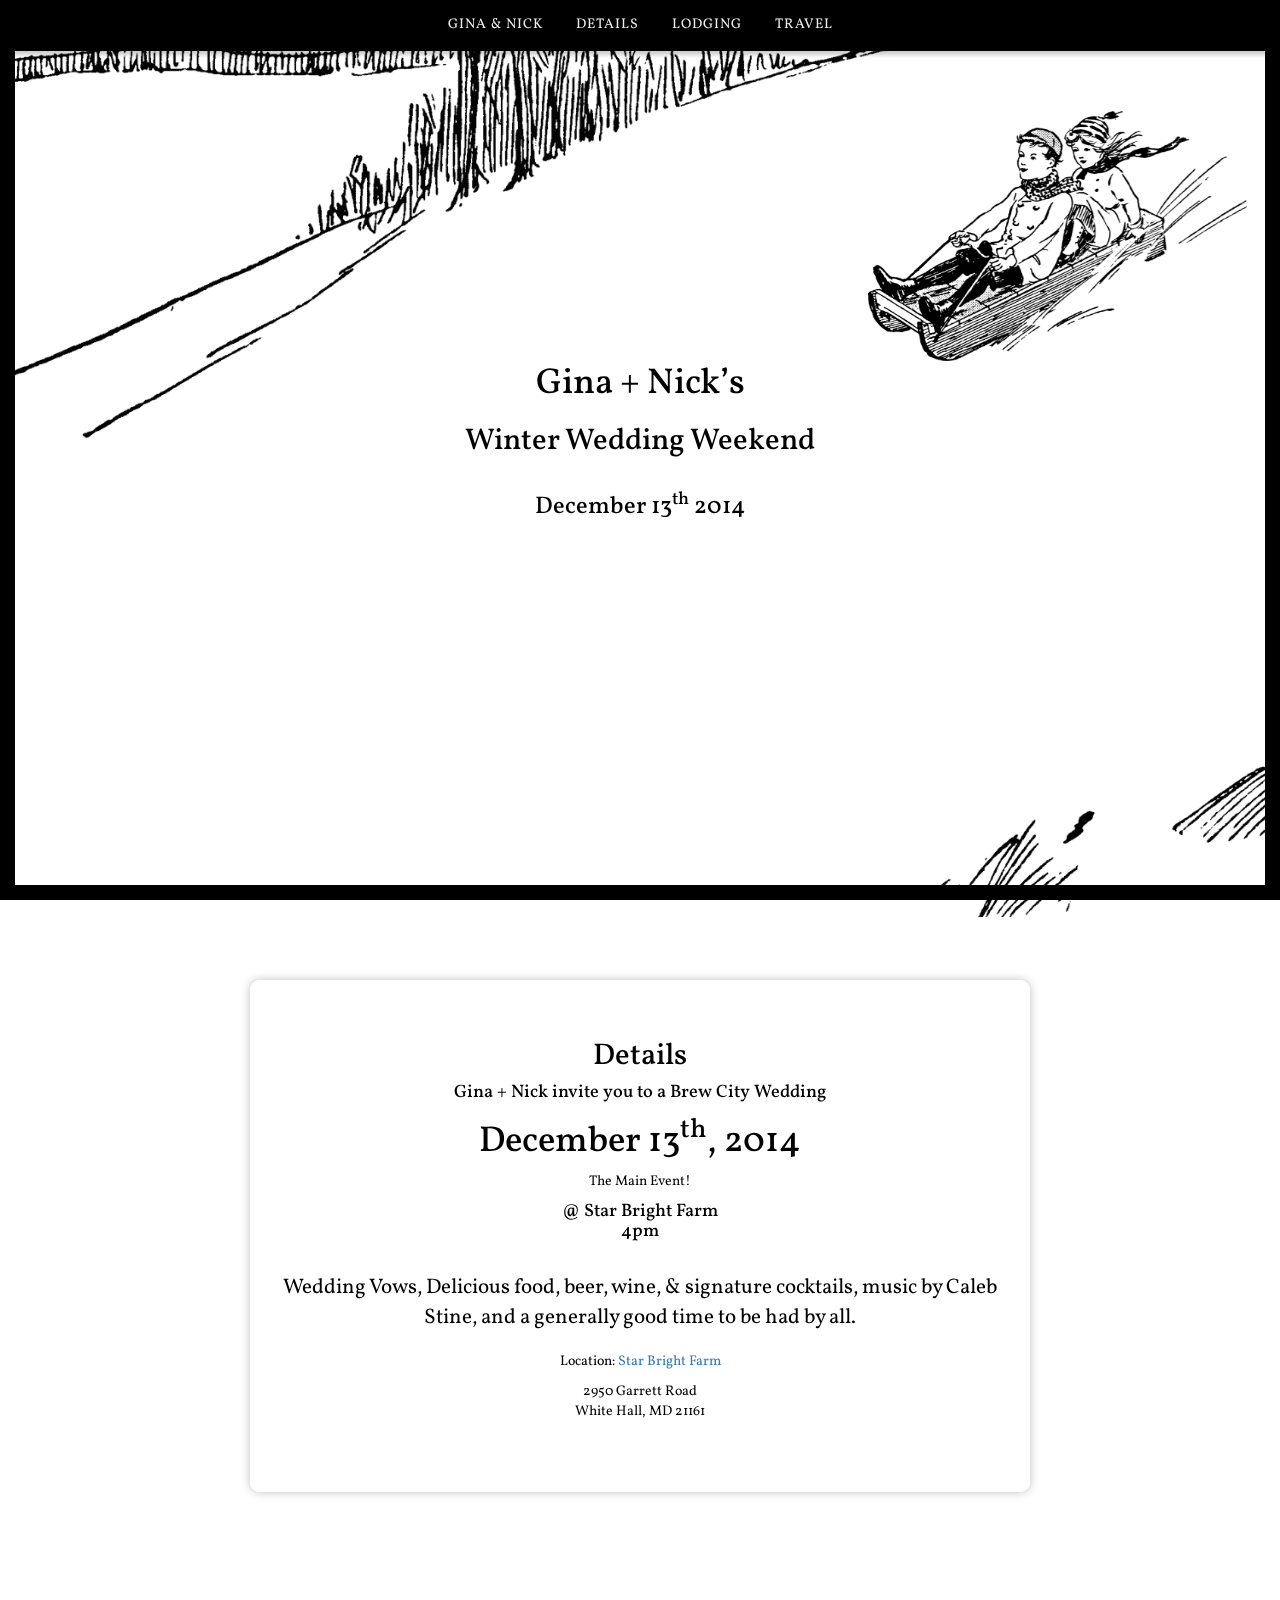
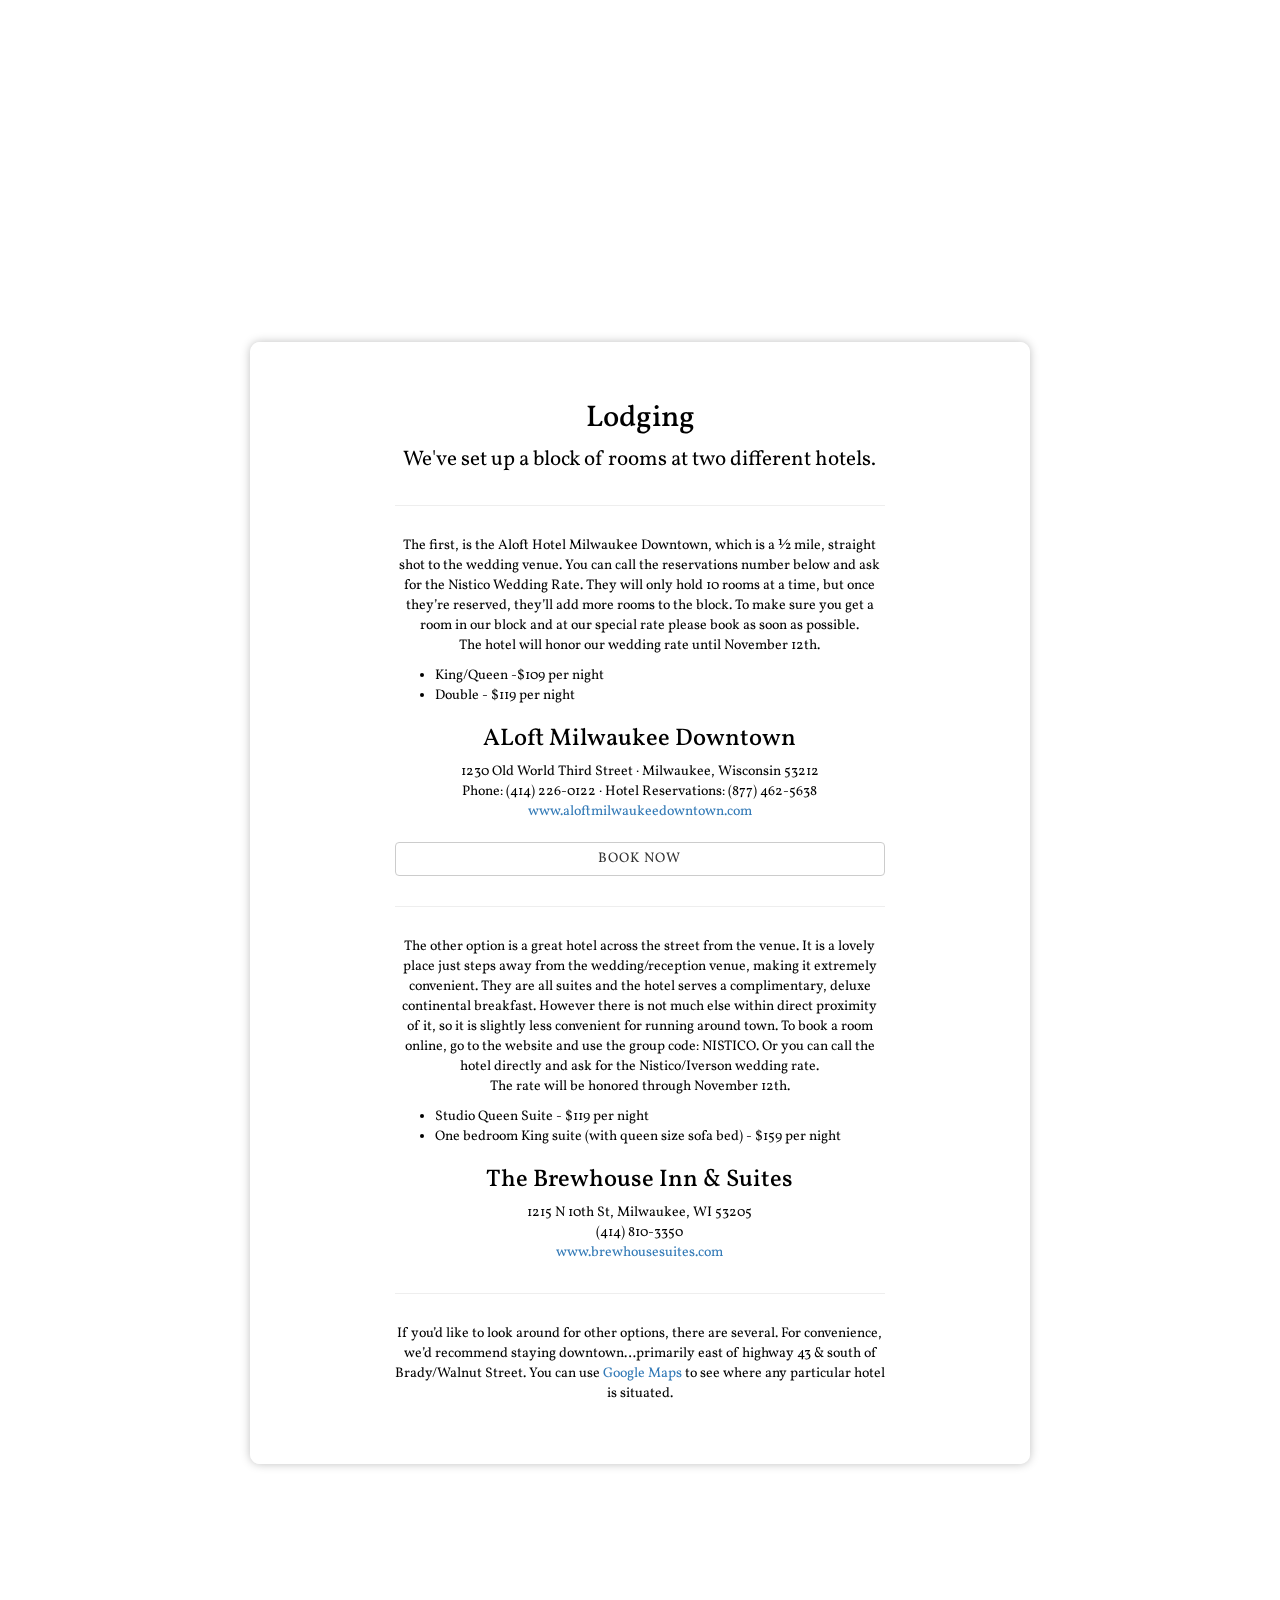
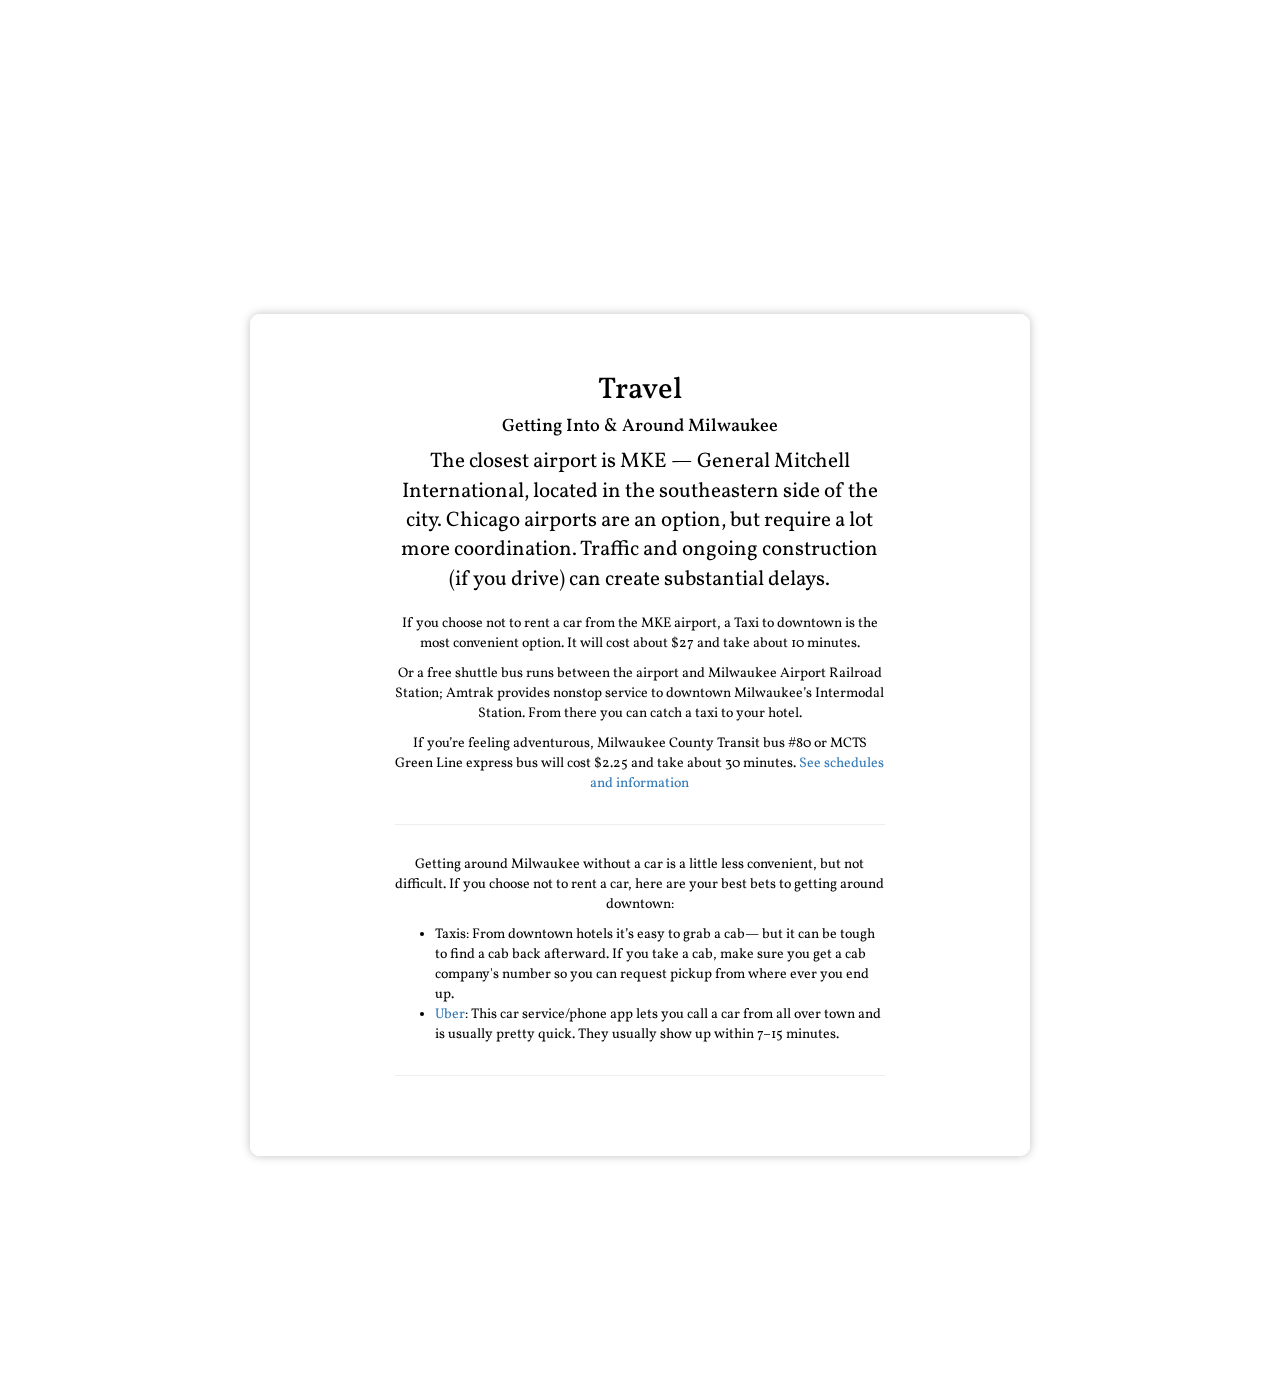
==== commit cc5f132e: "almost there..." ====
--- a/main.html
+++ b/main.html
@@ -21,10 +21,7 @@
   <body id="home" data-spy="scroll" data-target=".navbar-example">
     <!-- this just hangs out to fill the screen wrap the viewport with a cool border -->
     <div id="cool-border" class="hidden-xs"></div>
-    <div id="sleds" class="hidden-xs"></div>
-
-
-
+    <img id="sled" src="img/sledders.png" />
 
     <!-- ***********************-->
     <!-- ***********************-->
@@ -49,30 +46,27 @@
             <ul class="nav navbar-nav">
               <li><a class="names" href="#home">Gina &amp; Nick</a></li>
               <li><a href="#details">Details</a></li>
-              <li><a href="#stay">Stay</a></li>
+              <li><a href="#stay">Lodging</a></li>
               <li><a href="#travel">Travel</a></li>
-              <li><a href="#rsvp">RSVP</a></li>
-              <li><a href="#contact">Contact</a></li>
-              <li><a href="#registry">Registry</a></li>
+<!--               <li><a href="#rsvp">RSVP</a></li> -->
+<!--               <li><a href="#contact">Contact</a></li> -->
+<!--               <li><a href="#registry">Registry</a></li> -->
             </ul>
           </div>
         </div>
       </nav>
     </header>
 
-
-
-
-
-
-
-
     <!-- ***********************-->
     <!-- ***********************-->
     <!-- Main Chunks -->
     <!-- ***********************-->
     <!-- ***********************-->
     <main class="wrapper">
+
+      <!-- ***********************-->
+      <!-- Intro -->
+      <!-- ***********************-->
       <!-- this will be the "cover" of the card, it'll slide up out of the way -->
       <section id="intro">
         <h1 class="oldstandard">Gina + Nick&rsquo;s</h1>
@@ -80,6 +74,9 @@
         <h3 class="oldstandard add-top">December 13<sup>th</sup> 2014</h3>
       </section>
 
+      <!-- ***********************-->
+      <!-- Details -->
+      <!-- ***********************-->
       <section id="details">
         <div class="container">
           <div class="row">
@@ -104,67 +101,118 @@
         </div>
       </section><!--/details-->
 
+      <!-- ***********************-->
+      <!-- Stay -->
+      <!-- ***********************-->
       <section id="stay">
         <div class="container">
           <div class="row">
 
             <div class="card col-xs-12 col-sm-10 col-sm-offset-1 col-md-8 col-md-offset-2">
-              <h2>Stay</h2>
-
-LODGING
-
-We've set up a block of rooms at the Aloft Hotel Milwaukee Downtown, which is 1/2 mile, straight shot to the wedding venue. You book directly from the link below or you can call the reservations number below and ask for the Nistico Wedding Rate. They will only hold 10 rooms at a time, but once they’re reserved, they’ll add more rooms to the block.To make sure you get a room in our block and at our special rate please book as soon as possible. The hotel will honor our wedding rate until November 12th.
-
-King/Queen -$109 per night
-Double - $119 per night
-
-ALOFT MILWAUKEE DOWNTOWN
-1230 Old World Third Street · Milwaukee, Wisconsin 53212
-Phone: (414) 226-0122 · Hotel Reservations: (877) 462-5638
-http://www.aloftmilwaukeedowntown.com/
-
-To Book:
-https://www.starwoodmeeting.com/StarGroupsWeb/res?id=1409153573&key=197D40E9
-
-
-There is another great hotel across the street from the venue, we are working on setting up a rate there too… and will have more info shortly on the rate and how to book. It is a lovely hotel just steps away from the wedding venue, but there isn't much else within direct proximity to it.
-
-The Brewhouse Inn & Suites
-1215 N 10th St, Milwaukee, WI 53205
-(414) 810-3350
-www.brewhousesuites.com
-
-If you’d like to look around for other options, there are several. For convenience, we’d recommend staying downtown…primarily east of highway 43 & south of Brady/Walnut Street. You can use www.maps.google.com to see where any particular hotel is situated.
-
+              <h2>Lodging</h2>
+
+              <div class="row">
+                <div class="col-xs-12 col-sm-10 col-sm-offset-1 col-md-8 col-md-offset-2">
+                  <p class="lead">We've set up a block of rooms at two different hotels.</p>
+                  <hr class="fat"/>
+
+                </div>
+              </div>
+
+              <div class="row">
+                <div class="col-xs-12 col-sm-10 col-sm-offset-1 col-md-8 col-md-offset-2">
+                  <p>The first, is the Aloft Hotel Milwaukee Downtown, which is a &half; mile, straight shot to the wedding venue. You can call the reservations number below and ask for the Nistico Wedding Rate. They will only hold 10 rooms at a time, but once they’re reserved, they’ll add more rooms to the block. To make sure you get a room in our block and at our special rate please book as soon as possible. <br/>The hotel will honor our wedding rate until November 12th.</p>
+
+                  <ul class="text-left">
+                    <li>King/Queen -$109 per night</li>
+                    <li>Double - $119 per night</li>
+                  </ul>
+
+                  <address>
+                    <h3>ALoft Milwaukee Downtown</h3>
+                    <p>1230 Old World Third Street · Milwaukee, Wisconsin 53212<br/>
+                      Phone: (414) 226-0122 · Hotel Reservations: (877) 462-5638<br/>
+                      <a href="http://www.aloftmilwaukeedowntown.com/">www.aloftmilwaukeedowntown.com</a>
+                    </p>
+                  </address>
+
+                  <a class="btn btn-default btn-block uppercase" href="https://www.starwoodmeeting.com/StarGroupsWeb/res?id=1409153573&key=197D40E9">Book Now</a>
+
+                  <hr class="fat"/>
+
+                </div>
+              </div>
+
+              <div class="row">
+                <div class="col-xs-12 col-sm-10 col-sm-offset-1 col-md-8 col-md-offset-2">
+                  <p>The other option is a  great hotel across the street from the venue. It is a lovely place just steps away from the wedding/reception venue, making it extremely convenient. They are all suites and the hotel serves a complimentary, deluxe continental breakfast. However there is not much else within direct proximity of it, so it is slightly less convenient for running around town. To book a room online, go to the website and use the group code: NISTICO. Or you can call the hotel directly and ask for the Nistico/Iverson wedding rate. <br/>The rate will be honored through November 12th.</p>
+
+                  <ul class="text-left">
+                    <li>Studio Queen Suite - $119 per night</li>
+                    <li>One bedroom King suite (with queen size sofa bed) - $159 per night</li>
+                  </ul>
+
+
+                  <address>
+                    <h3>The Brewhouse Inn & Suites</h3>
+                    <p>1215 N 10th St, Milwaukee, WI 53205<br/>
+                      (414) 810-3350<br/>
+                      <a href="http://www.brewhousesuites.com">www.brewhousesuites.com</a>
+                    </p>
+                  </address>
+                  <hr class="fat"/>
+                </div>
+              </div>
+
+              <div class="row">
+                <div class="col-xs-12 col-sm-10 col-sm-offset-1 col-md-8 col-md-offset-2">
+                  <p>If you’d like to look around for other options, there are several. For convenience, we’d recommend staying downtown…primarily east of highway 43 & south of Brady/Walnut Street. You can use <a href="http://maps.google.com/">Google Maps</a> to see where any particular hotel is situated.</p>
+                </div>
+              </div>
             </div>
           </div>
         </div>
       </section><!--/stay-->
 
+      <!-- ***********************-->
+      <!-- Travel -->
+      <!-- ***********************-->
       <section id="travel">
         <div class="container">
           <div class="row">
 
             <div class="card col-xs-12 col-sm-10 col-sm-offset-1 col-md-8 col-md-offset-2">
               <h2>Travel</h2>
-              <h4 class="oswald">Getting Into &amp; Around Milwaukee</h4>
-              <p class="lead"><i class="fa fa-plane"></i>&nbsp;  The closest airport is MKE &mdash; General Mitchell International, located in the southeastern side of the city. Chicago airports are an option, but require a lot more coordination. Traffic and ongoing construction (if you drive) can create substantial delays.</p>
-              <p class="lead"><i class="fa fa-car"></i>&nbsp; If you choose not to rent a car from the MKE airport, a Taxi to downtown is the most convenient option. It will cost about $27 and take about 10 minutes.</p>
-              <p>Or a free shuttle bus runs between the airport and Milwaukee Airport Railroad Station; Amtrak provides nonstop service to downtown Milwaukee’s Intermodal Station. From there you can catch a taxi to your hotel.</p>
-              <p>If you’re feeling adventurous, Milwaukee County Transit bus #80 or MCTS Green Line express bus will cost $2.25 and take about 30 minutes. See schedules and information: http://www.ridemcts.com</p>
-              <hr/>
-              <p>Getting around Baltimore without a car can be tough, but here are your best bets from downtown:</p>
-              <ul class="text-left">
-                <li><i class="fa fa-cab "></i>&nbsp; Taxis: From downtown hotels it’s easy to grab a cab— but it can be tough to find a cab back afterward. If you take a cab, make sure you get a cab company's number so you can request pickup from where ever you end up.</li>
-                <li><i class="fa fa-cab"></i>&nbsp; <a href="https://www.uber.com/">Uber</a>: This car service/phone app lets you call a car from all over town and is usually pretty quick. They usually show up within 7&ndash;15 minutes.</li>
-              </ul>
-
+              <h4>Getting Into &amp; Around Milwaukee</h4>
+              <div class="row">
+                <div class="col-xs-12 col-sm-10 col-sm-offset-1 col-md-8 col-md-offset-2">
+                  <p class="lead">The closest airport is MKE &mdash; General Mitchell International, located in the southeastern side of the city. Chicago airports are an option, but require a lot more coordination. Traffic and ongoing construction (if you drive) can create substantial delays.</p>
+                  <p>If you choose not to rent a car from the MKE airport, a Taxi to downtown is the most convenient option. It will cost about $27 and take about 10 minutes.</p>
+                  <p>Or a free shuttle bus runs between the airport and Milwaukee Airport Railroad Station; Amtrak provides nonstop service to downtown Milwaukee’s Intermodal Station. From there you can catch a taxi to your hotel.</p>
+                  <p>If you’re feeling adventurous, Milwaukee County Transit bus #80 or MCTS Green Line express bus will cost $2.25 and take about 30 minutes. <a href="http://www.ridemcts.com">See schedules and information</a></p>
+                  <hr class="fat"/>
+                </div>
+              </div>
+
+              <div class="row">
+                <div class="col-xs-12 col-sm-10 col-sm-offset-1 col-md-8 col-md-offset-2">
+                  <p>Getting around Milwaukee without a car is a little less convenient, but not difficult. If you choose not to rent a car, here are your best bets to getting around downtown:</p>
+                  <ul class="text-left">
+                    <li>Taxis: From downtown hotels it’s easy to grab a cab— but it can be tough to find a cab back afterward. If you take a cab, make sure you get a cab company's number so you can request pickup from where ever you end up.</li>
+                    <li><a href="https://www.uber.com/">Uber</a>: This car service/phone app lets you call a car from all over town and is usually pretty quick. They usually show up within 7&ndash;15 minutes.</li>
+                  </ul>
+                  <hr class="fat"/>
+                </div>
+              </div>
             </div>
           </div>
         </div>
       </section><!--/travel-->
 
-
+      <!-- ***********************-->
+      <!-- RSVP -->
+      <!-- ***********************-->
+<!--
       <section id="rsvp">
         <div class="container">
           <div class="row">
@@ -175,7 +223,6 @@
               <div class="row">
                 <div class="col-xs-12 col-sm-10 col-sm-offset-1 col-md-8 col-md-offset-2 pad-top">
 
-                  <!-- RSVP form from wufoo -->
                   <div id="wufoo-x1co1v1m1ug3igr">
                     Fill out my <a href="https://ookb.wufoo.com/forms/x1co1v1m1ug3igr">online form</a>.
                   </div>
@@ -195,30 +242,34 @@
                   try { x1co1v1m1ug3igr = new WufooForm();x1co1v1m1ug3igr.initialize(options);x1co1v1m1ug3igr.display(); } catch (e) {}};
                   var scr = d.getElementsByTagName(t)[0], par = scr.parentNode; par.insertBefore(s, scr);
                   })(document, 'script');</script>
-                  <!-- end RSVP form from Wufoo -->
-
-                </div>
-              </div><!-- /row -->
-
-            </div>
-          </div>
-        </div><!--/container-->
-      </section><!--/rsvp-->
-
+
+                </div>
+              </div>
+
+            </div>
+          </div>
+        </div>
+      </section>
+-->
+
+      <!-- ***********************-->
+      <!-- Contact -->
+      <!-- ***********************-->
+<!--
       <section id="contact">
         <div class="container">
           <div class="row">
 
             <div class="card col-xs-12 col-sm-10 col-sm-offset-1 col-md-8 col-md-offset-2">
               <h2>Contact</h2>
-              <p class="oswald">Contact us if you have any questions or concerns</p>
-              <div class="row">
-                <p> Nancy: 507-301-9506 /// Kristian: 507-301-8402</p>
+              <p>Contact us if you have any questions or concerns</p>
+              <div class="row">
+                <p> Gina: /// Nick: </p>
               </div>
 
               <div class="row">
                 <div class="col-xs-12 col-sm-10 col-sm-offset-1 col-md-8 col-md-offset-2 pad-top">
-                  <!-- wufoo contact form -->
+
                   <div id="wufoo-p1horf9v117oao1">
                   Fill out my <a href="https://ookb.wufoo.com/forms/p1horf9v117oao1">online form</a>.
                   </div>
@@ -238,18 +289,20 @@
                   try { p1horf9v117oao1 = new WufooForm();p1horf9v117oao1.initialize(options);p1horf9v117oao1.display(); } catch (e) {}};
                   var scr = d.getElementsByTagName(t)[0], par = scr.parentNode; par.insertBefore(s, scr);
                   })(document, 'script');</script>
-                  <!-- end contact form from Wufoo -->
-
-                </div>
-              </div><!-- /row -->
-
-            </div>
-          </div>
-        </div>
-      </section> <!--/contact -->
-
-
-      <!-- REGISTRY!!!! -->
+
+                </div>
+              </div>
+
+            </div>
+          </div>
+        </div>
+      </section>
+-->
+
+      <!-- ***********************-->
+      <!-- Registry -->
+      <!-- ***********************-->
+<!--
       <section id="registry">
         <div class="container">
           <div class="row">
@@ -266,17 +319,23 @@
               </div>
 
             </div>
-          </div><!-- /row -->
-        </div> <!-- /container -->
-      </section> <!--/registry -->
+          </div>
+        </div>
+      </section>
+-->
 
     </main><!-- end wrapper -->
 
+    <!-- ***********************-->
+    <!-- ***********************-->
+    <!-- JS -->
+    <!-- ***********************-->
+    <!-- ***********************-->
     <!-- jQuery (necessary for Bootstrap's JavaScript plugins) -->
     <script src="https://ajax.googleapis.com/ajax/libs/jquery/1.11.1/jquery.min.js"></script>
     <!-- Latest compiled and minified JavaScript -->
     <script src="http://maxcdn.bootstrapcdn.com/bootstrap/3.2.0/js/bootstrap.min.js"></script>
-    <script src="js/gplusn.js"></script>
+    <script src="js/main.js"></script>
     <script src="js/snow.js"></script> <!-- found here http://jqsnow.sourceforge.net/ -->
 
 <!--
--- a/css/main.css
+++ b/css/main.css
@@ -42,6 +42,10 @@
 .rnded-corners {
   border-radius: 12px;
 }
+.uppercase {
+  text-transform: uppercase;
+  letter-spacing: 1px;
+}
 /***********************/
 /** # Layout & Design **/
 /***********************/
@@ -61,6 +65,14 @@
   left: 0;
   right: 0;
   bottom: 0;
+}
+#sled {
+  height: 250px;
+  width: auto;
+  position: fixed;
+  top: 111px;
+  right: 33px;
+  z-index: -1;
 }
 body {
   background: #ffffff url(/img/winterbg.png) center top no-repeat;
@@ -104,7 +116,13 @@
 /***********************/
 /***********************/
 main section {
-  margin: 50px 0;
+  padding: 25vh 0;
+}
+hr.fat {
+  margin: 30px 0;
+}
+#intro {
+  min-height: 50vh;
 }
 main section .card {
   background: rgba(255, 255, 255, 0.95);
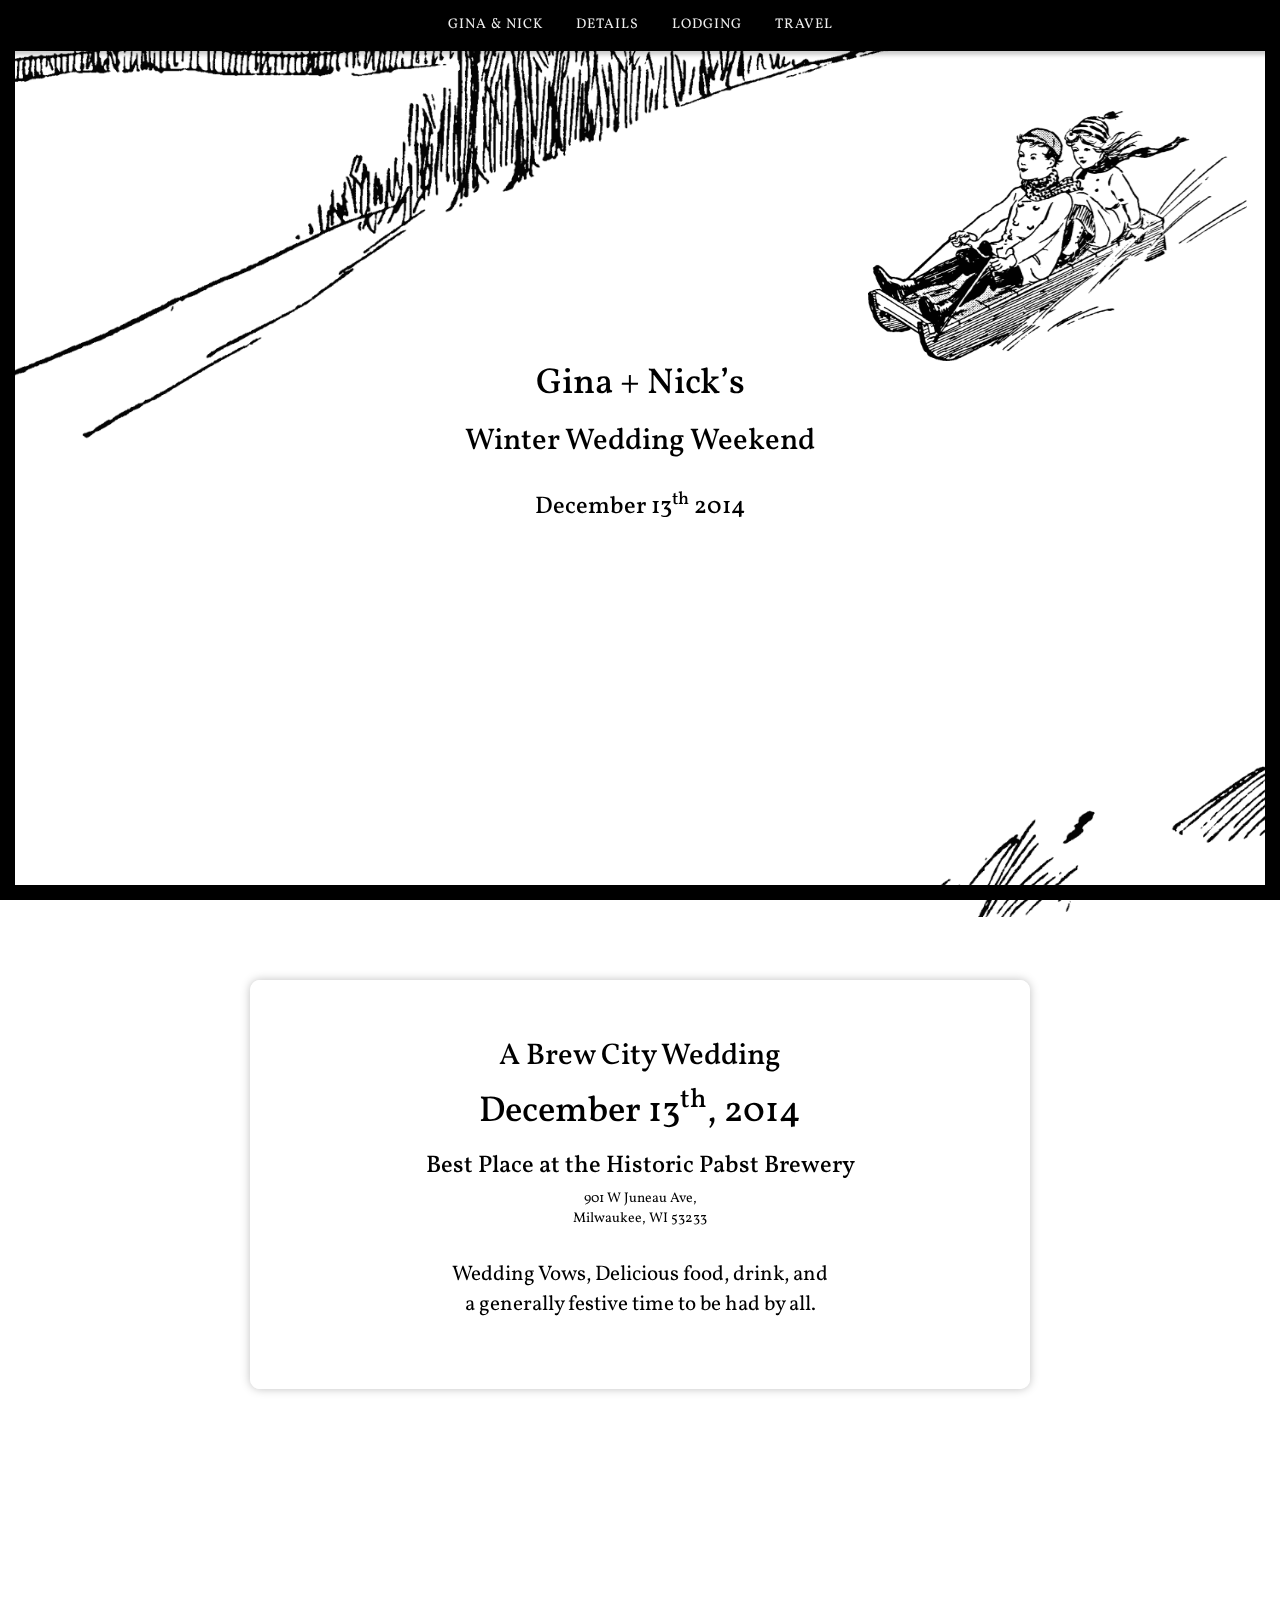
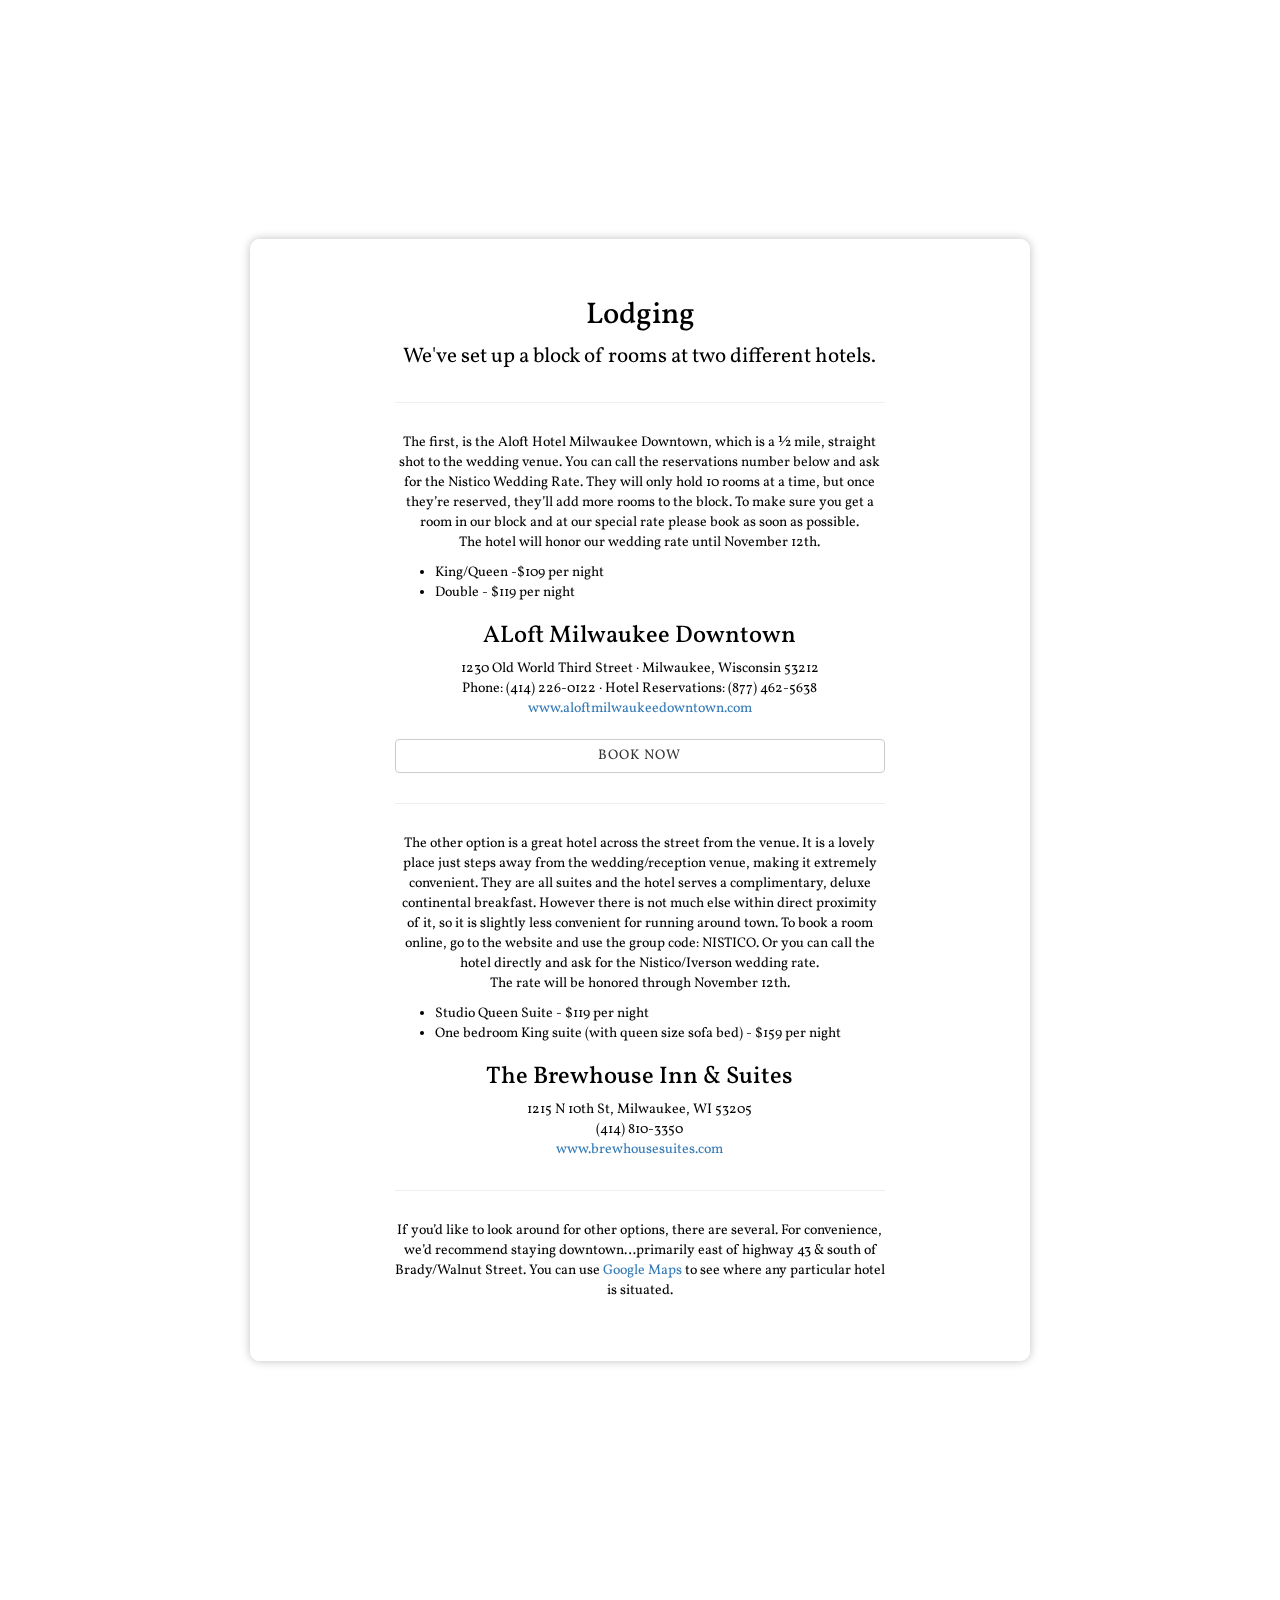
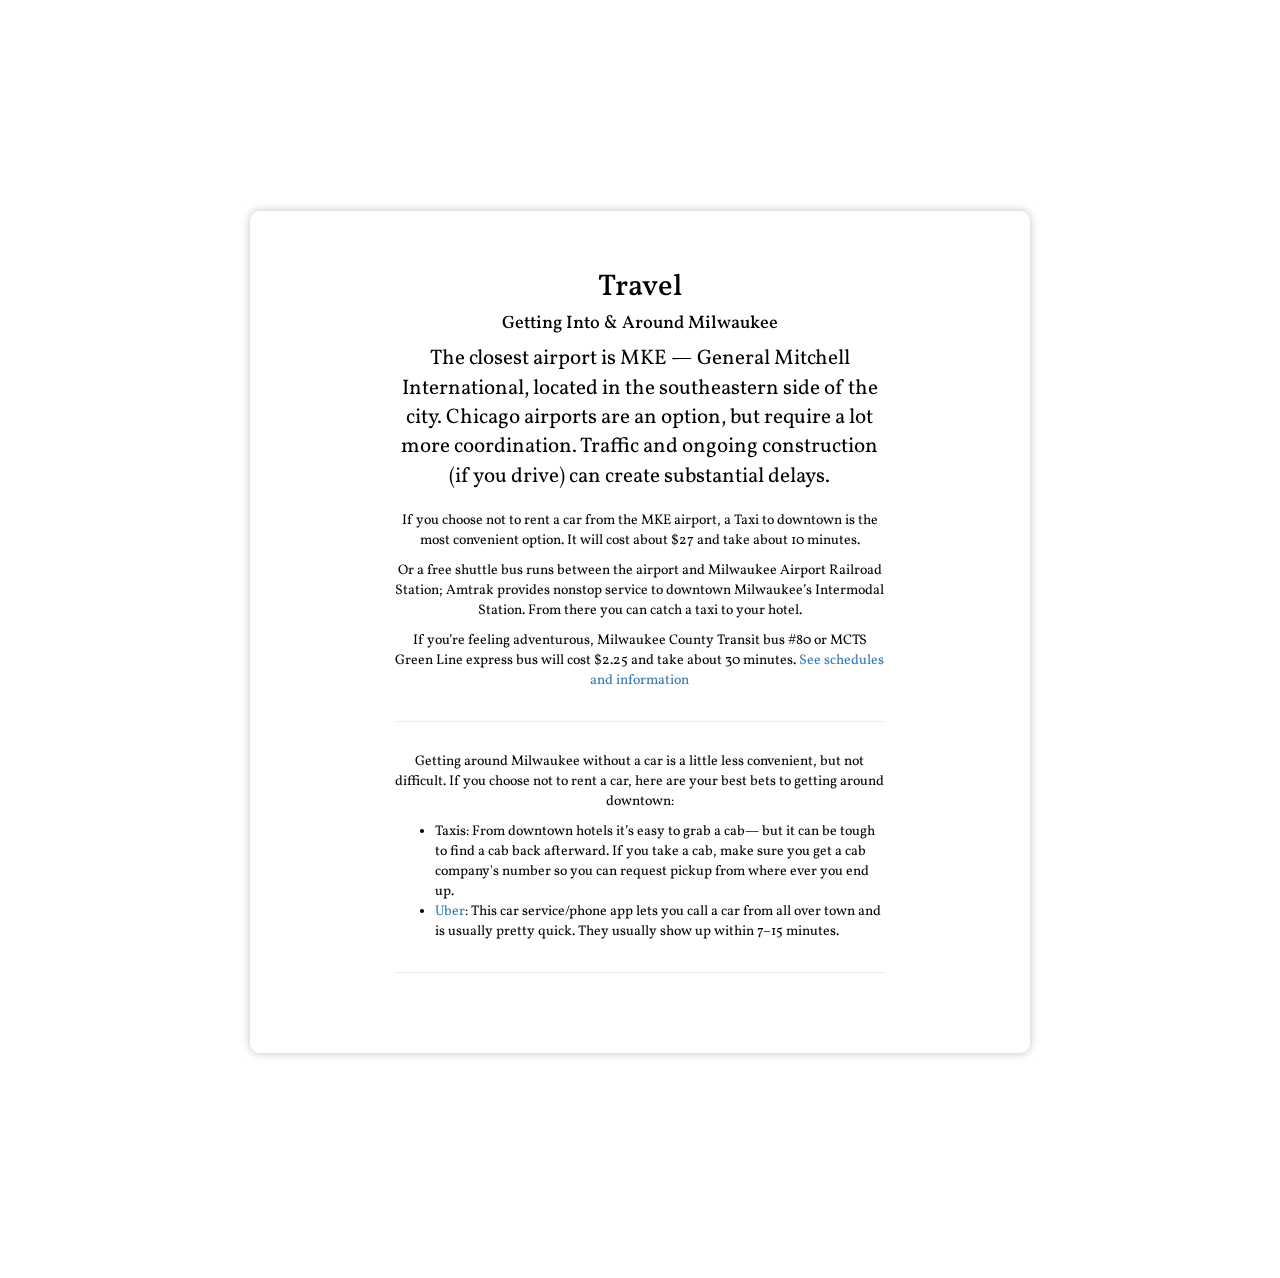
==== commit 353ad44c: "correct location" ====
--- a/main.html
+++ b/main.html
@@ -83,18 +83,16 @@
 
             <div class="card col-xs-12 col-sm-10 col-sm-offset-1 col-md-8 col-md-offset-2">
 
-              <h2>Details</h2>
-              <h4>Gina + Nick invite you to a Brew City Wedding</h4>
+              <h2>A Brew City Wedding</h2>
               <h1>December 13<sup>th</sup>, 2014</h1>
 
-              <p>The Main Event!</p>
-              <h4>@ Star Bright Farm <br/> <span>4pm</span></h4>
-              <p class="add-top lead">Wedding Vows, Delicious food, beer, wine, &amp; signature cocktails, music by Caleb Stine, and a generally good time to be had by all.</p>
-              <p><span class="small-caps">Location</span>: <a href="http://www.starbright-farm.com/">Star Bright Farm</a></p>
               <address>
-                2950 Garrett Road<br/>
-                White Hall, MD 21161
+                <h3>Best Place at the Historic Pabst Brewery</h3>
+                901 W Juneau Ave, <br/>
+                Milwaukee, WI 53233
               </address>
+
+              <p class="add-top lead">Wedding Vows, Delicious food, drink, and <br/>a generally festive time to be had by all.</p>
 
             </div>
           </div>
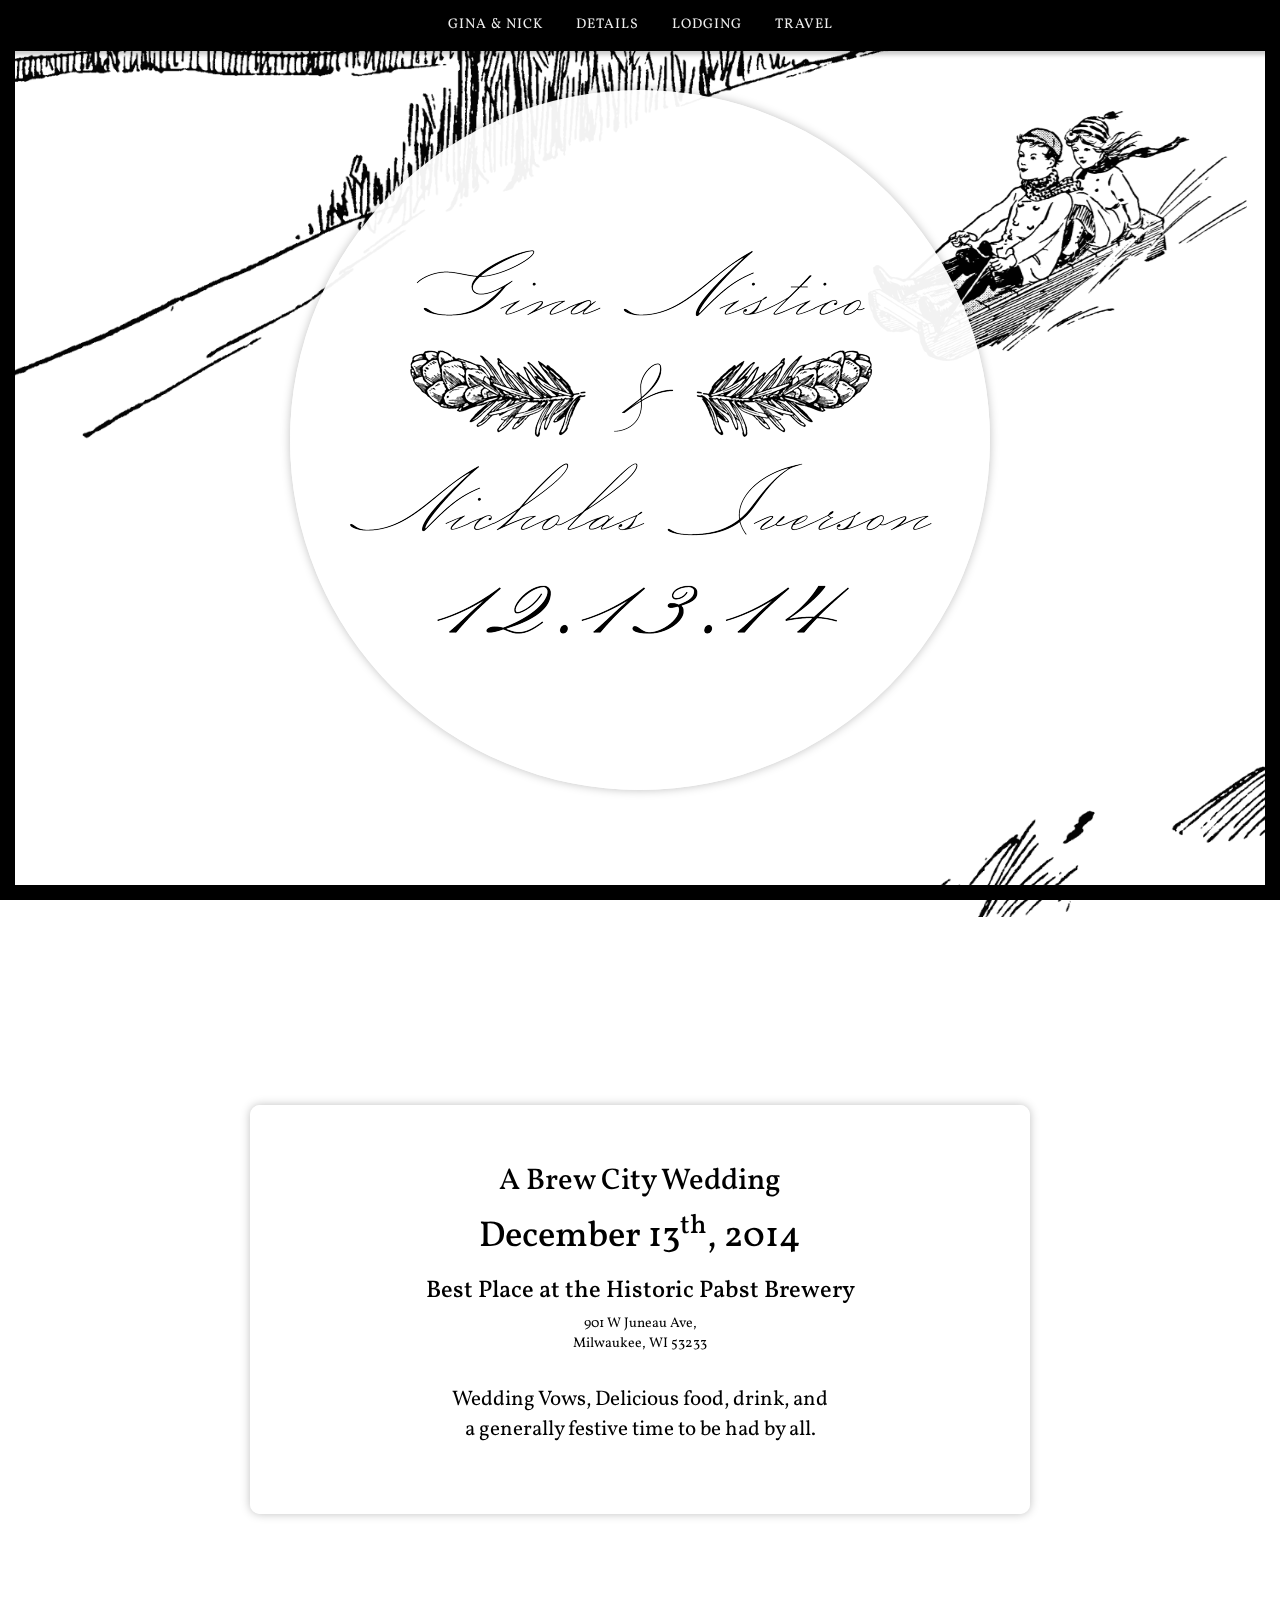
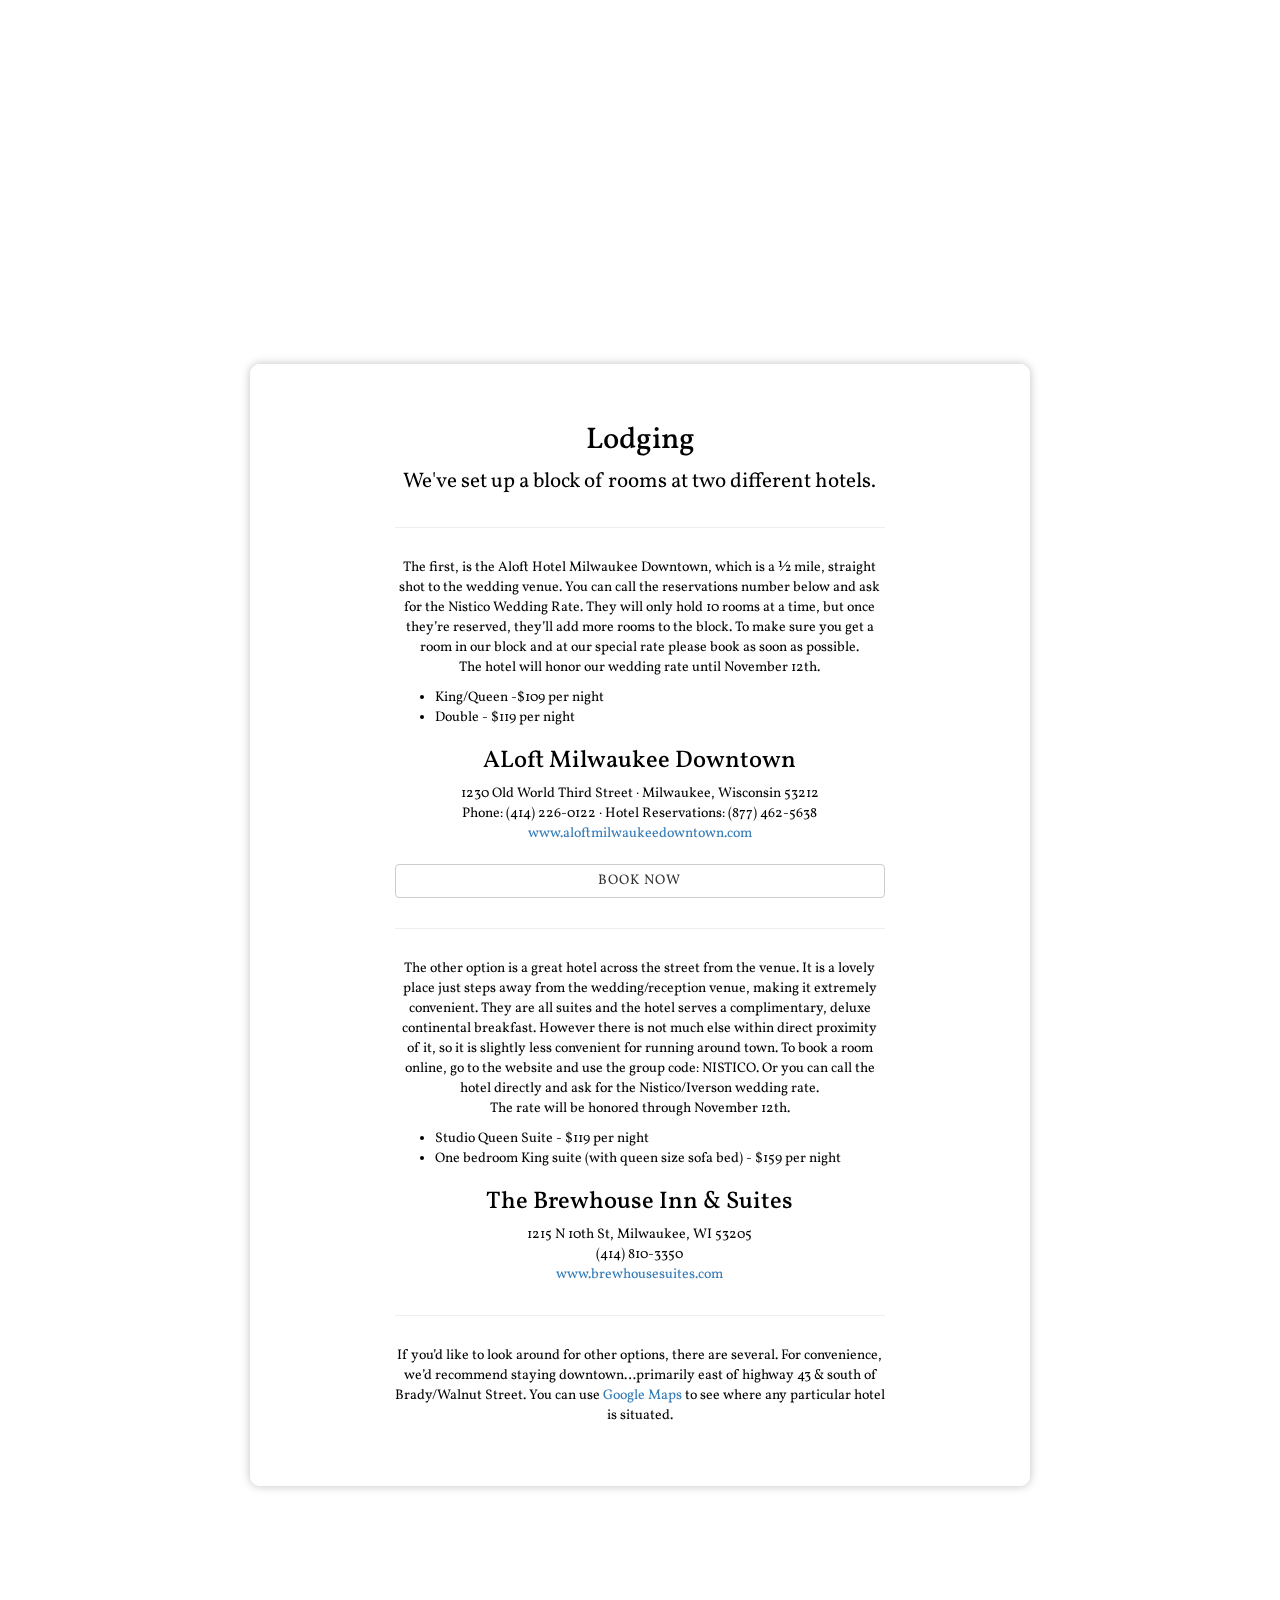
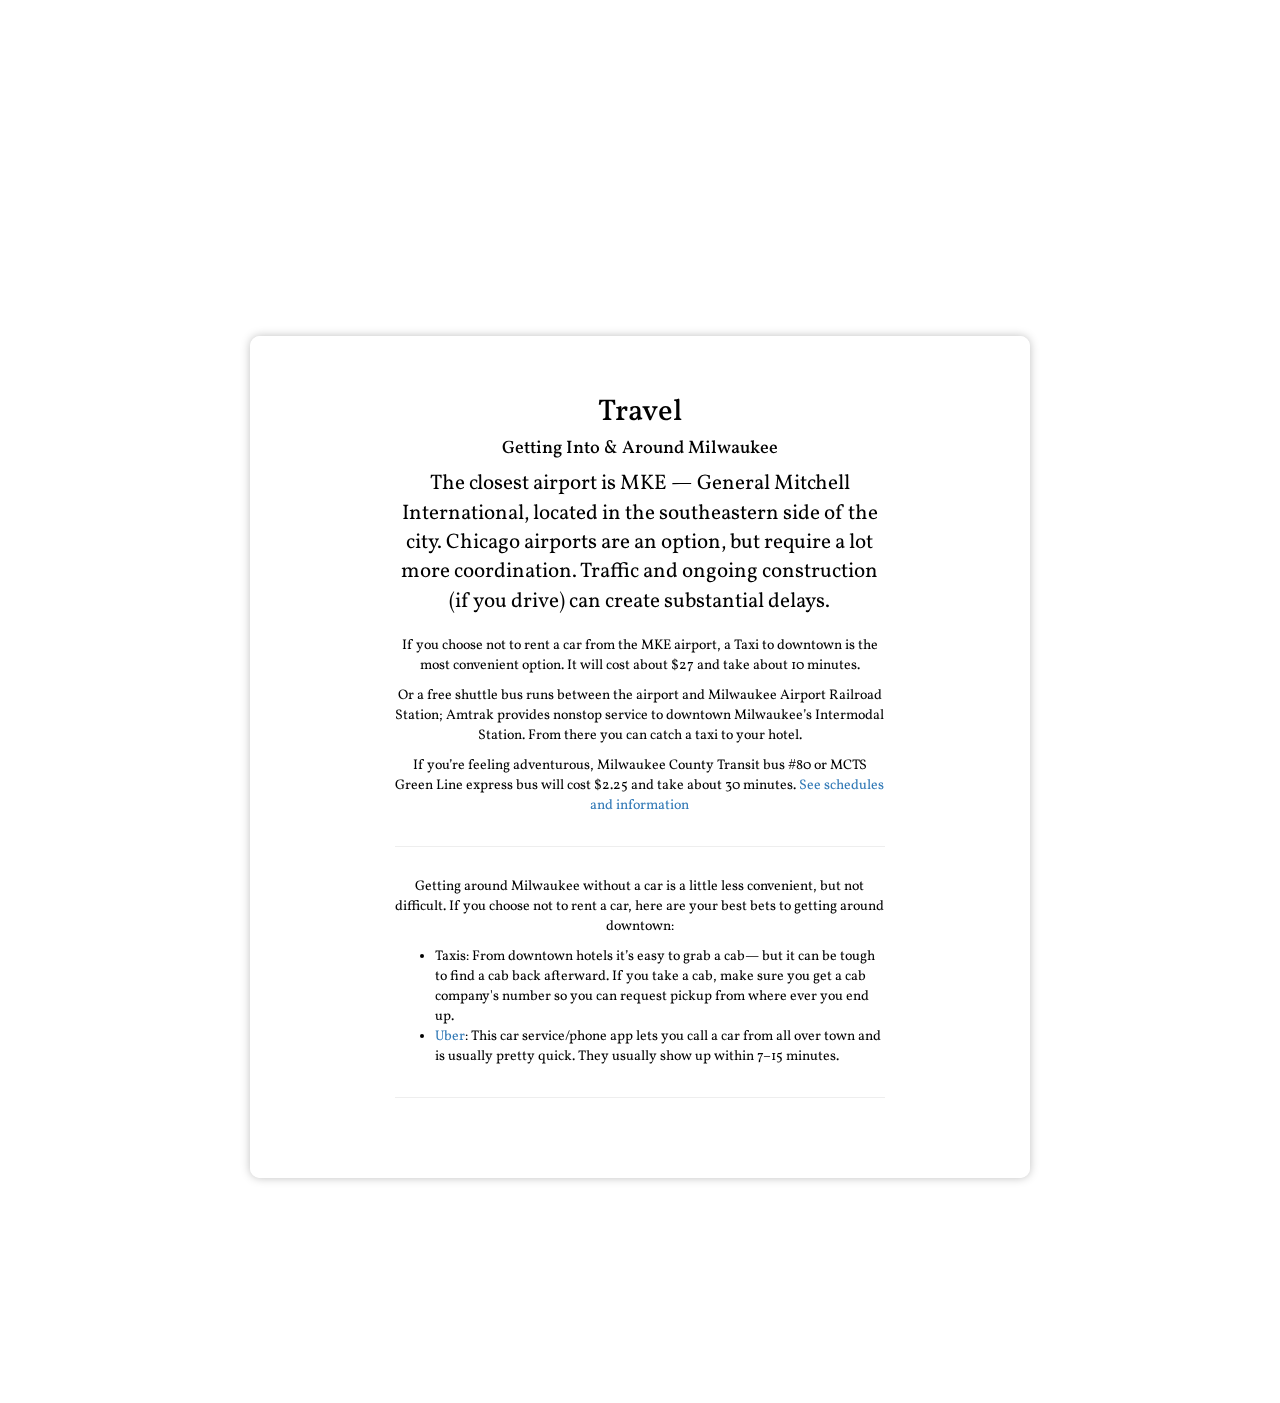
==== commit afa72b7d: "good place to check in with them" ====
--- a/main.html
+++ b/main.html
@@ -44,7 +44,7 @@
           <!-- Collect the nav links, forms, and other content for toggling -->
           <div class="collapse navbar-collapse" id="bs-example-navbar-collapse-1">
             <ul class="nav navbar-nav">
-              <li><a class="names" href="#home">Gina &amp; Nick</a></li>
+              <li><a href="#home">Gina &amp; Nick</a></li>
               <li><a href="#details">Details</a></li>
               <li><a href="#stay">Lodging</a></li>
               <li><a href="#travel">Travel</a></li>
@@ -342,5 +342,16 @@
     </script>
 -->
 
+    <script>
+      (function(i,s,o,g,r,a,m){i['GoogleAnalyticsObject']=r;i[r]=i[r]||function(){
+      (i[r].q=i[r].q||[]).push(arguments)},i[r].l=1*new Date();a=s.createElement(o),
+      m=s.getElementsByTagName(o)[0];a.async=1;a.src=g;m.parentNode.insertBefore(a,m)
+      })(window,document,'script','//www.google-analytics.com/analytics.js','ga');
+
+      ga('create', 'UA-54983216-1', 'auto');
+      ga('send', 'pageview');
+
+    </script>
+
   </body>
 </html>
--- a/css/main.css
+++ b/css/main.css
@@ -78,7 +78,6 @@
   background: #ffffff url(/img/winterbg.png) center top no-repeat;
   background-attachment: fixed;
   background-size: cover;
-  padding-top: 120px;
 }
 /* Header / Navbar */
 /***********************/
@@ -122,7 +121,22 @@
   margin: 30px 0;
 }
 #intro {
-  min-height: 50vh;
+  /*   min-height: 50vh; */
+  background: transparent url(/img/gplusn-withpine-withdate-sm.png) center center no-repeat;
+  background-color: rgba(255, 255, 255, 0.95);
+  -webkit-box-shadow: 0 0 10px rgba(0, 0, 0, 0.25);
+  -moz-box-shadow: 0 0 10px rgba(0, 0, 0, 0.25);
+  -ms-box-shadow: 0 0 10px rgba(0, 0, 0, 0.25);
+  -o-box-shadow: 0 0 10px rgba(0, 0, 0, 0.25);
+  box-shadow: 0 0 10px rgba(0, 0, 0, 0.25);
+  /**/
+  text-indent: 100%;
+  white-space: nowrap;
+  overflow: hidden;
+  height: 700px;
+  width: 700px;
+  margin: 10vh auto;
+  border-radius: 700px;
 }
 main section .card {
   background: rgba(255, 255, 255, 0.95);
